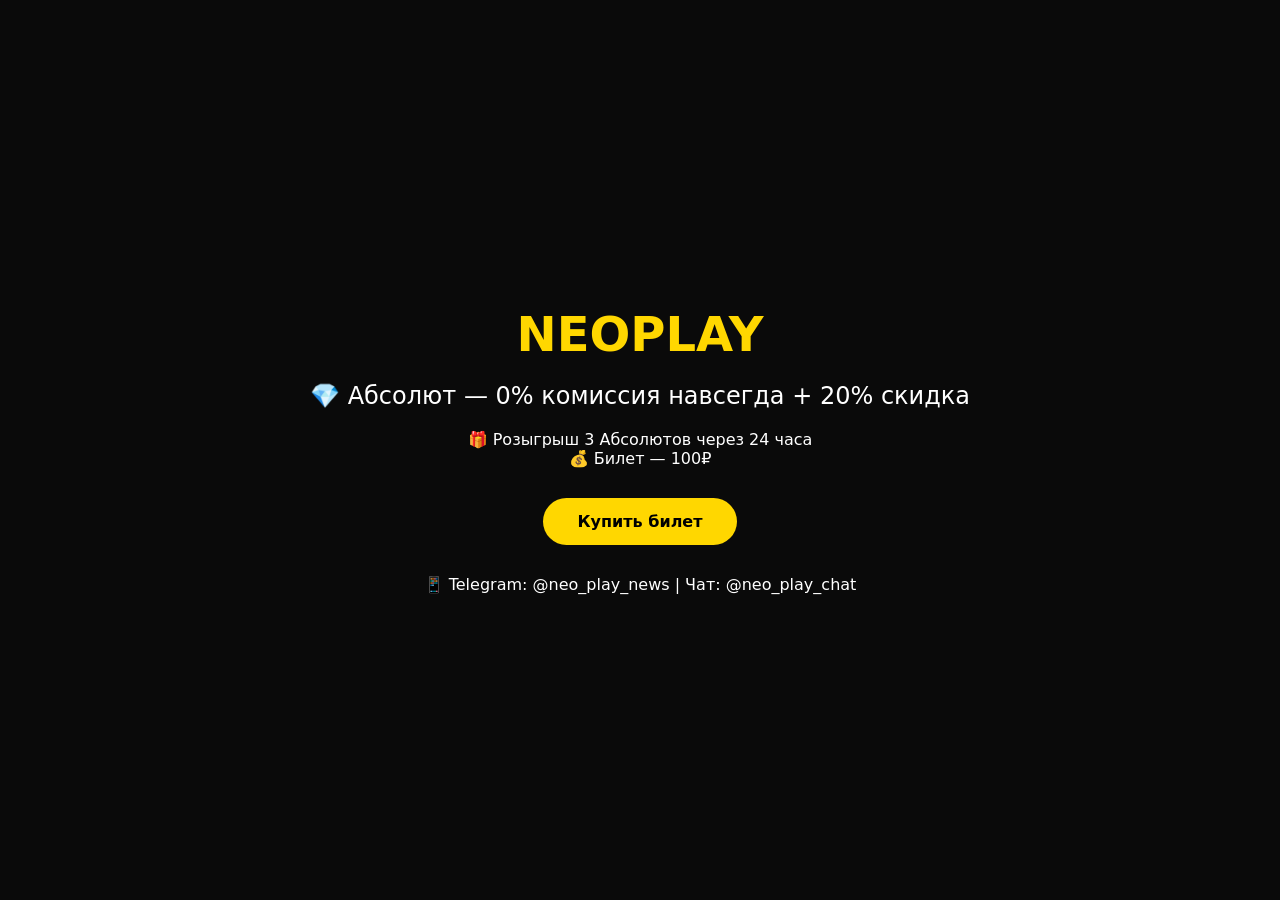
==== index.html @ 569b3a04 "index.html" ====
<!DOCTYPE html>
<html lang="ru">
<head>
    <meta charset="UTF-8">
    <meta name="viewport" content="width=device-width, initial-scale=1.0">
    <title>NeoPlay — 0% комиссии навсегда</title>
    <style>
        * { margin: 0; padding: 0; box-sizing: border-box; }
        body {
            background: #0a0a0a;
            font-family: 'Segoe UI', system-ui, sans-serif;
            color: white;
            display: flex;
            justify-content: center;
            align-items: center;
            min-height: 100vh;
            text-align: center;
        }
        .container {
            max-width: 800px;
            padding: 40px;
        }
        h1 { color: #ffd700; font-size: 48px; margin-bottom: 20px; }
        .gold { color: #ffd700; }
        .btn {
            display: inline-block;
            background: #ffd700;
            color: black;
            padding: 14px 35px;
            border-radius: 40px;
            text-decoration: none;
            font-weight: bold;
            margin-top: 30px;
        }
        .badge { margin: 20px 0; font-size: 24px; }
    </style>
</head>
<body>
    <div class="container">
        <h1>NEO<span class="gold">PLAY</span></h1>
        <p class="badge">💎 Абсолют — 0% комиссия навсегда + 20% скидка</p>
        <p>🎁 Розыгрыш 3 Абсолютов через 24 часа</p>
        <p>💰 Билет — 100₽</p>
        <a href="#" class="btn" id="btn">Купить билет</a>
        <p style="margin-top: 30px;">📱 Telegram: @neo_play_news | Чат: @neo_play_chat</p>
    </div>
    <script>
        document.getElementById('btn')?.addEventListener('click', (e) => {
            e.preventDefault();
            alert('Оплата через ЮMoney скоро. Напиши @neoplay_support для покупки билета.');
        });
    </script>
</body>
</html>
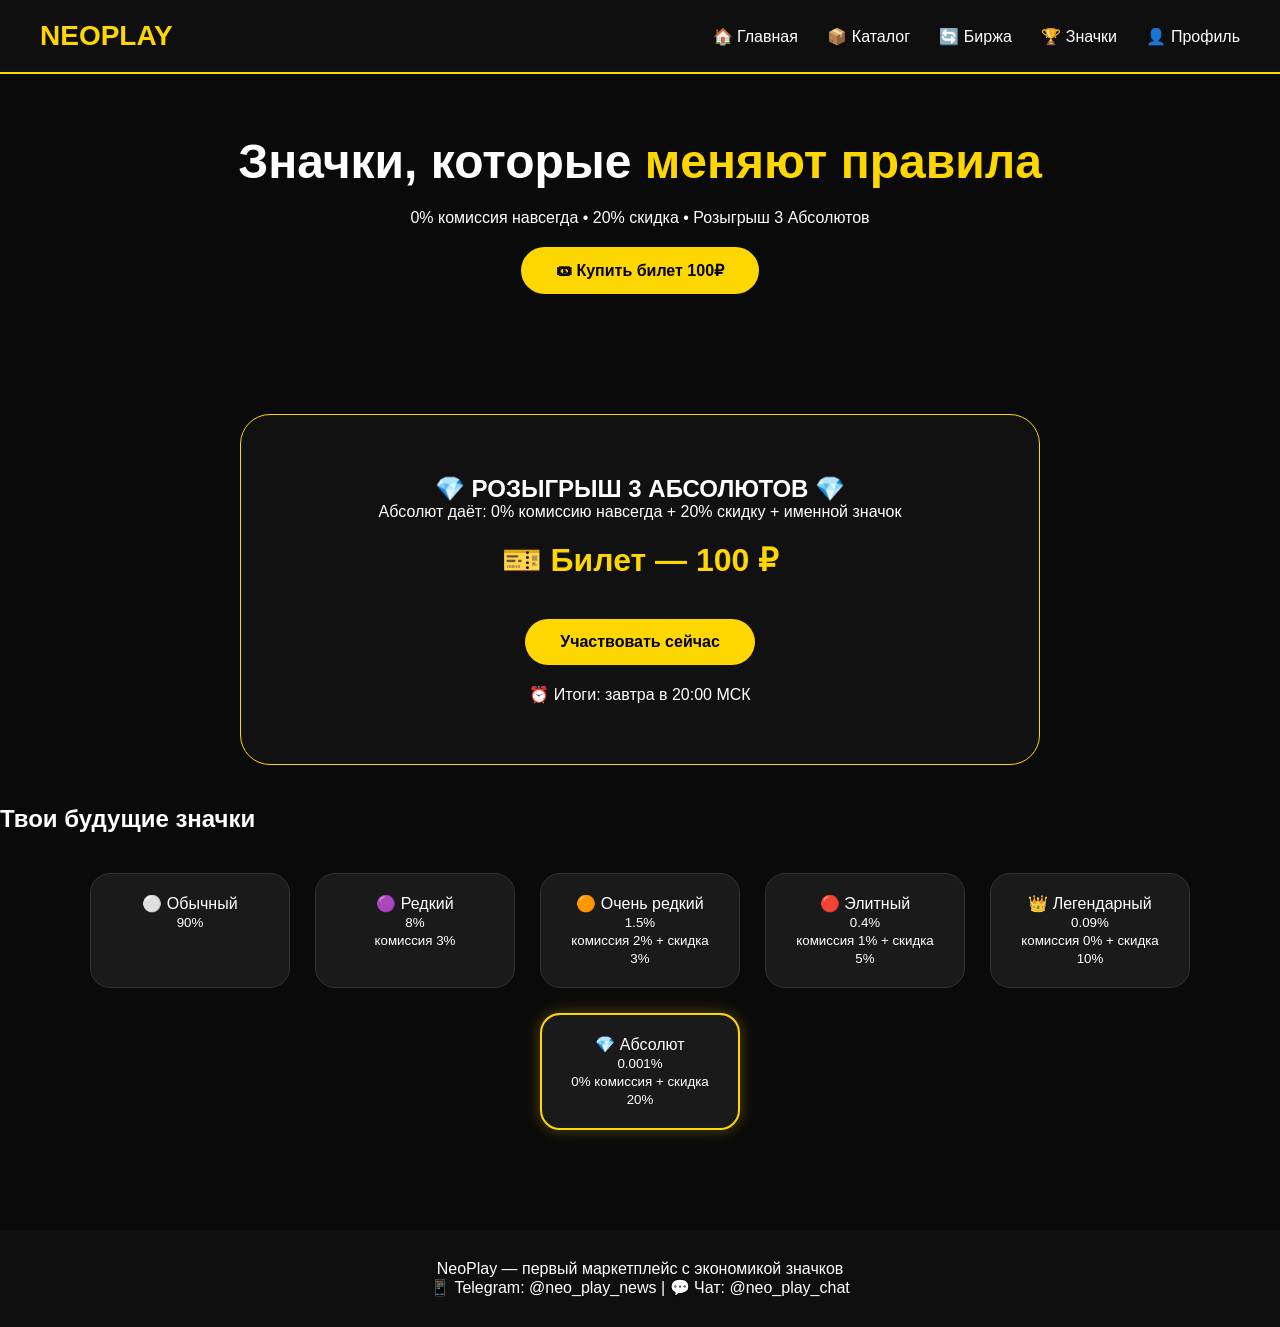
==== commit 4758a386: "Add files via upload" ====
--- a/index.html
+++ b/index.html
@@ -4,51 +4,53 @@
     <meta charset="UTF-8">
     <meta name="viewport" content="width=device-width, initial-scale=1.0">
     <title>NeoPlay — 0% комиссии навсегда</title>
-    <style>
-        * { margin: 0; padding: 0; box-sizing: border-box; }
-        body {
-            background: #0a0a0a;
-            font-family: 'Segoe UI', system-ui, sans-serif;
-            color: white;
-            display: flex;
-            justify-content: center;
-            align-items: center;
-            min-height: 100vh;
-            text-align: center;
-        }
-        .container {
-            max-width: 800px;
-            padding: 40px;
-        }
-        h1 { color: #ffd700; font-size: 48px; margin-bottom: 20px; }
-        .gold { color: #ffd700; }
-        .btn {
-            display: inline-block;
-            background: #ffd700;
-            color: black;
-            padding: 14px 35px;
-            border-radius: 40px;
-            text-decoration: none;
-            font-weight: bold;
-            margin-top: 30px;
-        }
-        .badge { margin: 20px 0; font-size: 24px; }
-    </style>
+    <link rel="stylesheet" href="style.css">
 </head>
 <body>
-    <div class="container">
-        <h1>NEO<span class="gold">PLAY</span></h1>
-        <p class="badge">💎 Абсолют — 0% комиссия навсегда + 20% скидка</p>
-        <p>🎁 Розыгрыш 3 Абсолютов через 24 часа</p>
-        <p>💰 Билет — 100₽</p>
-        <a href="#" class="btn" id="btn">Купить билет</a>
-        <p style="margin-top: 30px;">📱 Telegram: @neo_play_news | Чат: @neo_play_chat</p>
-    </div>
-    <script>
-        document.getElementById('btn')?.addEventListener('click', (e) => {
-            e.preventDefault();
-            alert('Оплата через ЮMoney скоро. Напиши @neoplay_support для покупки билета.');
-        });
-    </script>
+    <header>
+        <div class="logo">NEO<span class="gold">PLAY</span></div>
+        <nav>
+            <a href="index.html">🏠 Главная</a>
+            <a href="catalog.html">📦 Каталог</a>
+            <a href="exchange.html">🔄 Биржа</a>
+            <a href="badges.html">🏆 Значки</a>
+            <a href="profile.html">👤 Профиль</a>
+        </nav>
+    </header>
+
+    <main>
+        <section class="hero">
+            <h1>Значки, которые <span class="gold">меняют правила</span></h1>
+            <p>0% комиссия навсегда • 20% скидка • Розыгрыш 3 Абсолютов</p>
+            <a href="#" class="btn" id="buyTicketBtn">🎟 Купить билет 100₽</a>
+        </section>
+
+        <section class="giveaway">
+            <h2>💎 РОЗЫГРЫШ 3 АБСОЛЮТОВ 💎</h2>
+            <p>Абсолют даёт: 0% комиссию навсегда + 20% скидку + именной значок</p>
+            <div class="price">🎫 Билет — 100 ₽</div>
+            <a href="#" class="btn" id="giveawayBtn">Участвовать сейчас</a>
+            <p class="timer">⏰ Итоги: завтра в 20:00 МСК</p>
+        </section>
+
+        <section class="badges">
+            <h2>Твои будущие значки</h2>
+            <div class="badges-grid">
+                <div class="badge">⚪ Обычный<br><small>90%</small></div>
+                <div class="badge">🟣 Редкий<br><small>8%<br>комиссия 3%</small></div>
+                <div class="badge">🟠 Очень редкий<br><small>1.5%<br>комиссия 2% + скидка 3%</small></div>
+                <div class="badge">🔴 Элитный<br><small>0.4%<br>комиссия 1% + скидка 5%</small></div>
+                <div class="badge">👑 Легендарный<br><small>0.09%<br>комиссия 0% + скидка 10%</small></div>
+                <div class="badge absolute">💎 Абсолют<br><small>0.001%<br>0% комиссия + скидка 20%</small></div>
+            </div>
+        </section>
+    </main>
+
+    <footer>
+        <p>NeoPlay — первый маркетплейс с экономикой значков</p>
+        <p>📱 Telegram: @neo_play_news | 💬 Чат: @neo_play_chat</p>
+    </footer>
+
+    <script src="script.js"></script>
 </body>
-</html>
+</html>
--- a/style.css
+++ b/style.css
@@ -0,0 +1,162 @@
+* {
+    margin: 0;
+    padding: 0;
+    box-sizing: border-box;
+}
+
+body {
+    background: #0a0a0a;
+    font-family: 'Segoe UI', Tahoma, Geneva, Verdana, sans-serif;
+    color: white;
+}
+
+header {
+    background: #0f0f0f;
+    padding: 20px 40px;
+    display: flex;
+    justify-content: space-between;
+    align-items: center;
+    border-bottom: 2px solid #ffd700;
+    flex-wrap: wrap;
+}
+
+.logo {
+    font-size: 28px;
+    font-weight: bold;
+    color: #ffd700;
+}
+
+.gold {
+    color: #ffd700;
+}
+
+nav a {
+    color: white;
+    text-decoration: none;
+    margin-left: 25px;
+    transition: color 0.3s;
+}
+
+nav a:hover {
+    color: #ffd700;
+}
+
+.hero, .giveaway {
+    text-align: center;
+    padding: 60px 20px;
+}
+
+.hero h1 {
+    font-size: 48px;
+    margin-bottom: 20px;
+}
+
+.btn {
+    background: #ffd700;
+    color: black;
+    padding: 14px 35px;
+    border-radius: 40px;
+    text-decoration: none;
+    font-weight: bold;
+    display: inline-block;
+    margin: 20px 0;
+    border: none;
+    cursor: pointer;
+    font-size: 16px;
+}
+
+.btn-small {
+    background: #ffd700;
+    color: black;
+    padding: 8px 20px;
+    border-radius: 30px;
+    font-weight: bold;
+    border: none;
+    cursor: pointer;
+    margin-top: 10px;
+}
+
+.giveaway {
+    background: #111;
+    max-width: 800px;
+    margin: 40px auto;
+    border-radius: 30px;
+    border: 1px solid #ffd700;
+}
+
+.price {
+    font-size: 32px;
+    margin: 20px 0;
+    font-weight: bold;
+    color: #ffd700;
+}
+
+.badges-grid, .catalog-grid, .exchange-grid {
+    display: flex;
+    justify-content: center;
+    gap: 25px;
+    flex-wrap: wrap;
+    padding: 40px 20px;
+}
+
+.badge, .product, .exchange-item {
+    background: #1a1a1a;
+    padding: 20px;
+    border-radius: 20px;
+    text-align: center;
+    width: 200px;
+    border: 1px solid #333;
+}
+
+.absolute {
+    border: 2px solid #ffd700;
+    box-shadow: 0 0 15px rgba(255, 215, 0, 0.3);
+}
+
+.badge-icon {
+    font-size: 36px;
+    display: block;
+}
+
+.page-title {
+    text-align: center;
+    margin: 40px 0 20px;
+    font-size: 36px;
+}
+
+.info {
+    text-align: center;
+    color: #aaa;
+    margin-bottom: 20px;
+}
+
+.profile-card {
+    background: #1a1a1a;
+    max-width: 500px;
+    margin: 40px auto;
+    padding: 30px;
+    border-radius: 20px;
+    text-align: center;
+}
+
+.profile-card p {
+    margin: 15px 0;
+    font-size: 18px;
+}
+
+footer {
+    background: #0f0f0f;
+    text-align: center;
+    padding: 30px;
+    margin-top: 60px;
+}
+
+@media (max-width: 700px) {
+    header {
+        flex-direction: column;
+        gap: 15px;
+    }
+    nav a {
+        margin: 0 15px;
+    }
+}
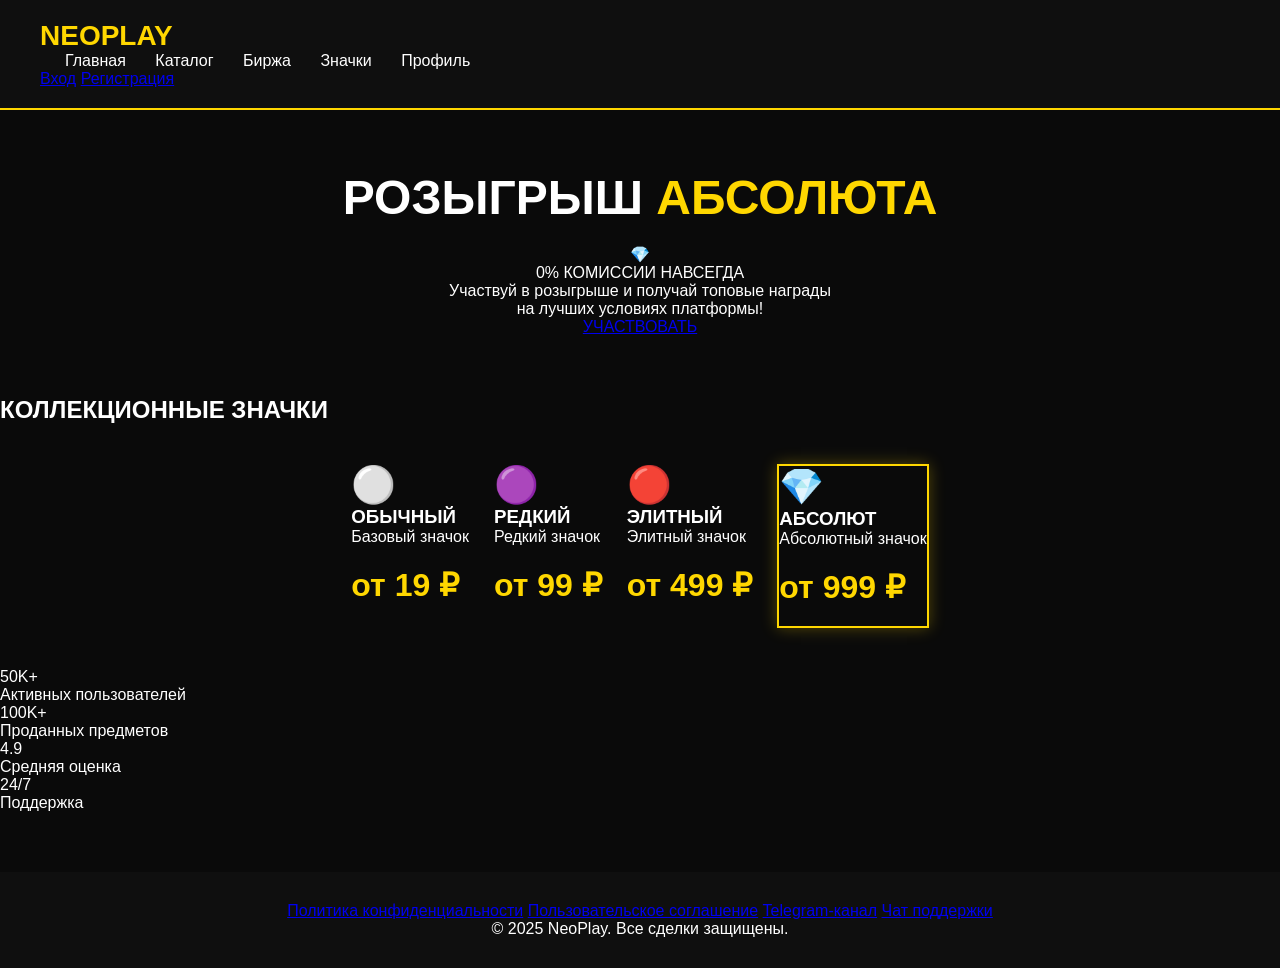
==== commit c1b2ea65: "index.html" ====
--- a/index.html
+++ b/index.html
@@ -3,54 +3,112 @@
 <head>
     <meta charset="UTF-8">
     <meta name="viewport" content="width=device-width, initial-scale=1.0">
-    <title>NeoPlay — 0% комиссии навсегда</title>
+    <title>NeoPlay — Game Marketplace</title>
+    <link href="https://fonts.googleapis.com/css2?family=Inter:opsz,wght@14..32,400;14..32,600;14..32,700&display=swap" rel="stylesheet">
     <link rel="stylesheet" href="style.css">
 </head>
 <body>
     <header>
-        <div class="logo">NEO<span class="gold">PLAY</span></div>
-        <nav>
-            <a href="index.html">🏠 Главная</a>
-            <a href="catalog.html">📦 Каталог</a>
-            <a href="exchange.html">🔄 Биржа</a>
-            <a href="badges.html">🏆 Значки</a>
-            <a href="profile.html">👤 Профиль</a>
-        </nav>
+        <div class="container">
+            <div class="logo">NEO<span class="play">PLAY</span></div>
+            <nav>
+                <a href="index.html">Главная</a>
+                <a href="catalog.html">Каталог</a>
+                <a href="exchange.html">Биржа</a>
+                <a href="badges.html">Значки</a>
+                <a href="profile.html">Профиль</a>
+            </nav>
+            <div class="auth-buttons">
+                <a href="login.html" class="btn-outline">Вход</a>
+                <a href="register.html" class="btn-primary">Регистрация</a>
+            </div>
+        </div>
     </header>
 
     <main>
+        <!-- Hero секция – розыгрыш -->
         <section class="hero">
-            <h1>Значки, которые <span class="gold">меняют правила</span></h1>
-            <p>0% комиссия навсегда • 20% скидка • Розыгрыш 3 Абсолютов</p>
-            <a href="#" class="btn" id="buyTicketBtn">🎟 Купить билет 100₽</a>
+            <div class="container">
+                <div class="hero-content">
+                    <h1>РОЗЫГРЫШ <span class="gold">АБСОЛЮТА</span></h1>
+                    <div class="badge-big">💎</div>
+                    <p class="hero-sub">0% КОМИССИИ НАВСЕГДА</p>
+                    <p class="hero-text">Участвуй в розыгрыше и получай топовые награды<br>на лучших условиях платформы!</p>
+                    <a href="#" class="btn-large" id="giveawayBtn">УЧАСТВОВАТЬ</a>
+                </div>
+            </div>
         </section>
 
-        <section class="giveaway">
-            <h2>💎 РОЗЫГРЫШ 3 АБСОЛЮТОВ 💎</h2>
-            <p>Абсолют даёт: 0% комиссию навсегда + 20% скидку + именной значок</p>
-            <div class="price">🎫 Билет — 100 ₽</div>
-            <a href="#" class="btn" id="giveawayBtn">Участвовать сейчас</a>
-            <p class="timer">⏰ Итоги: завтра в 20:00 МСК</p>
+        <!-- Коллекционные значки -->
+        <section class="badges-section">
+            <div class="container">
+                <h2 class="section-title">КОЛЛЕКЦИОННЫЕ ЗНАЧКИ</h2>
+                <div class="badges-grid">
+                    <div class="badge-card">
+                        <div class="badge-icon">⚪</div>
+                        <h3>ОБЫЧНЫЙ</h3>
+                        <p>Базовый значок</p>
+                        <div class="price">от 19 ₽</div>
+                    </div>
+                    <div class="badge-card">
+                        <div class="badge-icon">🟣</div>
+                        <h3>РЕДКИЙ</h3>
+                        <p>Редкий значок</p>
+                        <div class="price">от 99 ₽</div>
+                    </div>
+                    <div class="badge-card">
+                        <div class="badge-icon">🔴</div>
+                        <h3>ЭЛИТНЫЙ</h3>
+                        <p>Элитный значок</p>
+                        <div class="price">от 499 ₽</div>
+                    </div>
+                    <div class="badge-card absolute">
+                        <div class="badge-icon">💎</div>
+                        <h3>АБСОЛЮТ</h3>
+                        <p>Абсолютный значок</p>
+                        <div class="price">от 999 ₽</div>
+                    </div>
+                </div>
+            </div>
         </section>
 
-        <section class="badges">
-            <h2>Твои будущие значки</h2>
-            <div class="badges-grid">
-                <div class="badge">⚪ Обычный<br><small>90%</small></div>
-                <div class="badge">🟣 Редкий<br><small>8%<br>комиссия 3%</small></div>
-                <div class="badge">🟠 Очень редкий<br><small>1.5%<br>комиссия 2% + скидка 3%</small></div>
-                <div class="badge">🔴 Элитный<br><small>0.4%<br>комиссия 1% + скидка 5%</small></div>
-                <div class="badge">👑 Легендарный<br><small>0.09%<br>комиссия 0% + скидка 10%</small></div>
-                <div class="badge absolute">💎 Абсолют<br><small>0.001%<br>0% комиссия + скидка 20%</small></div>
+        <!-- Статистика -->
+        <section class="stats">
+            <div class="container">
+                <div class="stats-grid">
+                    <div class="stat-item">
+                        <div class="stat-number">50K+</div>
+                        <div class="stat-label">Активных пользователей</div>
+                    </div>
+                    <div class="stat-item">
+                        <div class="stat-number">100K+</div>
+                        <div class="stat-label">Проданных предметов</div>
+                    </div>
+                    <div class="stat-item">
+                        <div class="stat-number">4.9</div>
+                        <div class="stat-label">Средняя оценка</div>
+                    </div>
+                    <div class="stat-item">
+                        <div class="stat-number">24/7</div>
+                        <div class="stat-label">Поддержка</div>
+                    </div>
+                </div>
             </div>
         </section>
     </main>
 
     <footer>
-        <p>NeoPlay — первый маркетплейс с экономикой значков</p>
-        <p>📱 Telegram: @neo_play_news | 💬 Чат: @neo_play_chat</p>
+        <div class="container">
+            <div class="footer-links">
+                <a href="policy.html">Политика конфиденциальности</a>
+                <a href="offer.html">Пользовательское соглашение</a>
+                <a href="https://t.me/neo_play_news" target="_blank">Telegram-канал</a>
+                <a href="https://t.me/neo_play_chat" target="_blank">Чат поддержки</a>
+            </div>
+            <div class="footer-copy">© 2025 NeoPlay. Все сделки защищены.</div>
+        </div>
     </footer>
 
     <script src="script.js"></script>
 </body>
-</html>+</html>
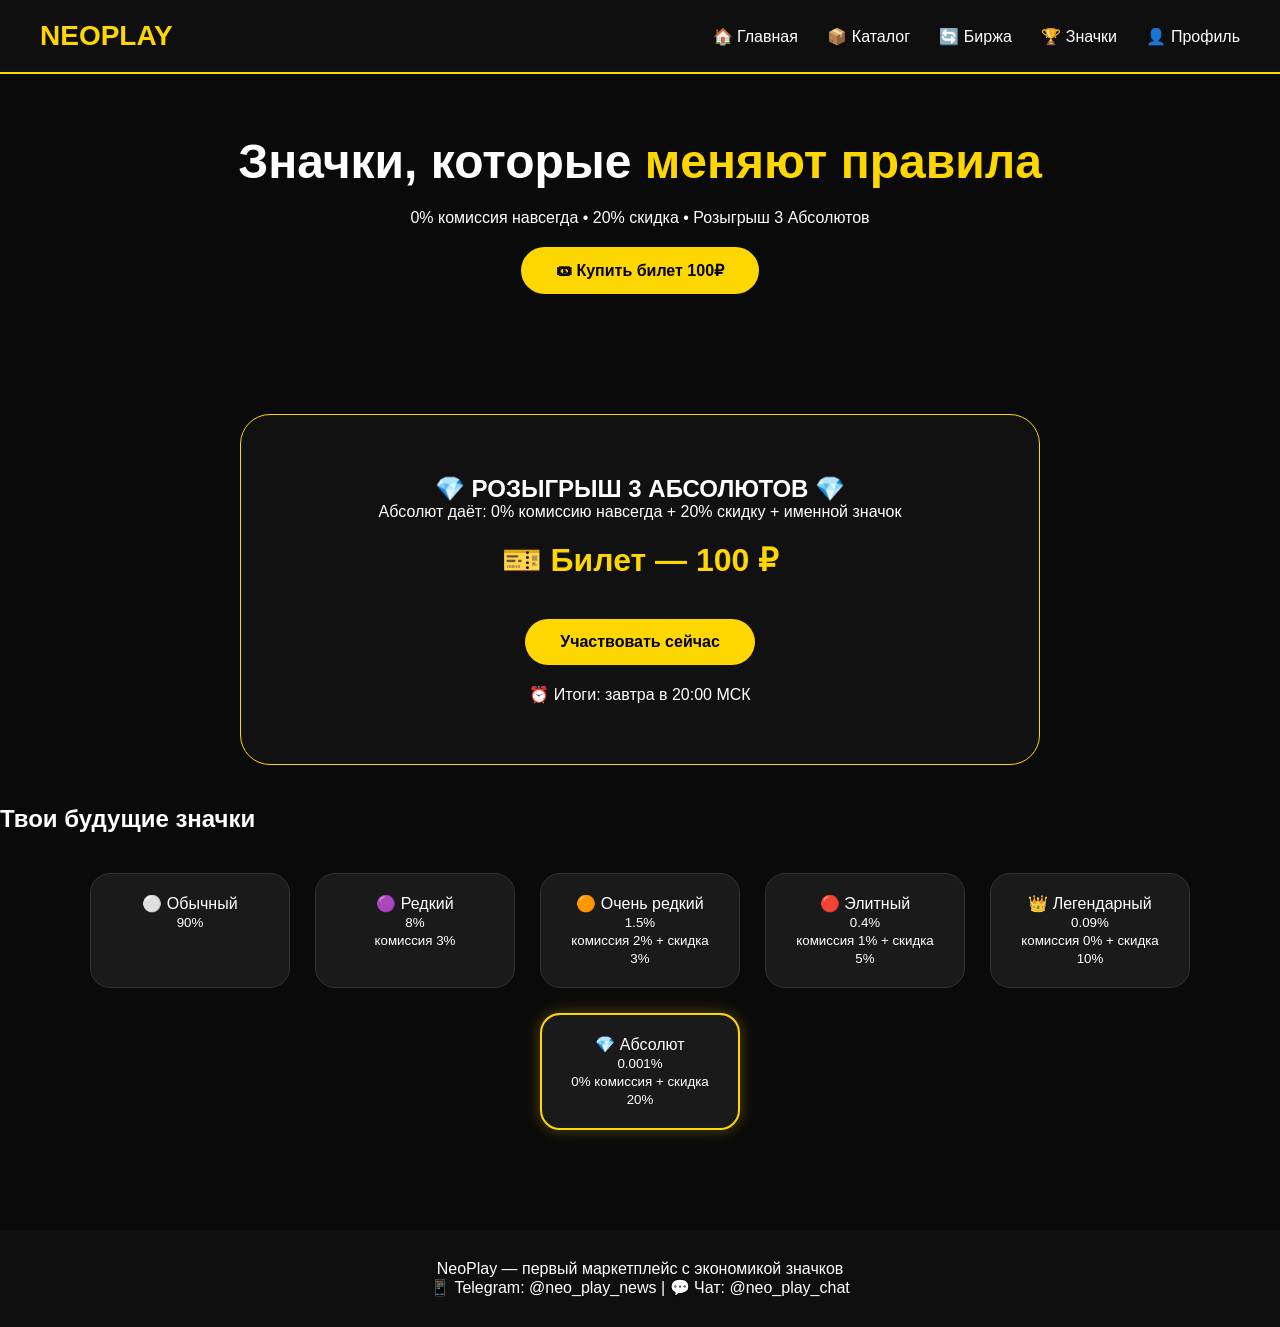
==== commit d9f23ba6: "Add files via upload" ====
--- a/index.html
+++ b/index.html
@@ -3,112 +3,54 @@
 <head>
     <meta charset="UTF-8">
     <meta name="viewport" content="width=device-width, initial-scale=1.0">
-    <title>NeoPlay — Game Marketplace</title>
-    <link href="https://fonts.googleapis.com/css2?family=Inter:opsz,wght@14..32,400;14..32,600;14..32,700&display=swap" rel="stylesheet">
+    <title>NeoPlay — 0% комиссии навсегда</title>
     <link rel="stylesheet" href="style.css">
 </head>
 <body>
     <header>
-        <div class="container">
-            <div class="logo">NEO<span class="play">PLAY</span></div>
-            <nav>
-                <a href="index.html">Главная</a>
-                <a href="catalog.html">Каталог</a>
-                <a href="exchange.html">Биржа</a>
-                <a href="badges.html">Значки</a>
-                <a href="profile.html">Профиль</a>
-            </nav>
-            <div class="auth-buttons">
-                <a href="login.html" class="btn-outline">Вход</a>
-                <a href="register.html" class="btn-primary">Регистрация</a>
-            </div>
-        </div>
+        <div class="logo">NEO<span class="gold">PLAY</span></div>
+        <nav>
+            <a href="index.html">🏠 Главная</a>
+            <a href="catalog.html">📦 Каталог</a>
+            <a href="exchange.html">🔄 Биржа</a>
+            <a href="badges.html">🏆 Значки</a>
+            <a href="profile.html">👤 Профиль</a>
+        </nav>
     </header>
 
     <main>
-        <!-- Hero секция – розыгрыш -->
         <section class="hero">
-            <div class="container">
-                <div class="hero-content">
-                    <h1>РОЗЫГРЫШ <span class="gold">АБСОЛЮТА</span></h1>
-                    <div class="badge-big">💎</div>
-                    <p class="hero-sub">0% КОМИССИИ НАВСЕГДА</p>
-                    <p class="hero-text">Участвуй в розыгрыше и получай топовые награды<br>на лучших условиях платформы!</p>
-                    <a href="#" class="btn-large" id="giveawayBtn">УЧАСТВОВАТЬ</a>
-                </div>
-            </div>
+            <h1>Значки, которые <span class="gold">меняют правила</span></h1>
+            <p>0% комиссия навсегда • 20% скидка • Розыгрыш 3 Абсолютов</p>
+            <a href="#" class="btn" id="buyTicketBtn">🎟 Купить билет 100₽</a>
         </section>
 
-        <!-- Коллекционные значки -->
-        <section class="badges-section">
-            <div class="container">
-                <h2 class="section-title">КОЛЛЕКЦИОННЫЕ ЗНАЧКИ</h2>
-                <div class="badges-grid">
-                    <div class="badge-card">
-                        <div class="badge-icon">⚪</div>
-                        <h3>ОБЫЧНЫЙ</h3>
-                        <p>Базовый значок</p>
-                        <div class="price">от 19 ₽</div>
-                    </div>
-                    <div class="badge-card">
-                        <div class="badge-icon">🟣</div>
-                        <h3>РЕДКИЙ</h3>
-                        <p>Редкий значок</p>
-                        <div class="price">от 99 ₽</div>
-                    </div>
-                    <div class="badge-card">
-                        <div class="badge-icon">🔴</div>
-                        <h3>ЭЛИТНЫЙ</h3>
-                        <p>Элитный значок</p>
-                        <div class="price">от 499 ₽</div>
-                    </div>
-                    <div class="badge-card absolute">
-                        <div class="badge-icon">💎</div>
-                        <h3>АБСОЛЮТ</h3>
-                        <p>Абсолютный значок</p>
-                        <div class="price">от 999 ₽</div>
-                    </div>
-                </div>
-            </div>
+        <section class="giveaway">
+            <h2>💎 РОЗЫГРЫШ 3 АБСОЛЮТОВ 💎</h2>
+            <p>Абсолют даёт: 0% комиссию навсегда + 20% скидку + именной значок</p>
+            <div class="price">🎫 Билет — 100 ₽</div>
+            <a href="#" class="btn" id="giveawayBtn">Участвовать сейчас</a>
+            <p class="timer">⏰ Итоги: завтра в 20:00 МСК</p>
         </section>
 
-        <!-- Статистика -->
-        <section class="stats">
-            <div class="container">
-                <div class="stats-grid">
-                    <div class="stat-item">
-                        <div class="stat-number">50K+</div>
-                        <div class="stat-label">Активных пользователей</div>
-                    </div>
-                    <div class="stat-item">
-                        <div class="stat-number">100K+</div>
-                        <div class="stat-label">Проданных предметов</div>
-                    </div>
-                    <div class="stat-item">
-                        <div class="stat-number">4.9</div>
-                        <div class="stat-label">Средняя оценка</div>
-                    </div>
-                    <div class="stat-item">
-                        <div class="stat-number">24/7</div>
-                        <div class="stat-label">Поддержка</div>
-                    </div>
-                </div>
+        <section class="badges">
+            <h2>Твои будущие значки</h2>
+            <div class="badges-grid">
+                <div class="badge">⚪ Обычный<br><small>90%</small></div>
+                <div class="badge">🟣 Редкий<br><small>8%<br>комиссия 3%</small></div>
+                <div class="badge">🟠 Очень редкий<br><small>1.5%<br>комиссия 2% + скидка 3%</small></div>
+                <div class="badge">🔴 Элитный<br><small>0.4%<br>комиссия 1% + скидка 5%</small></div>
+                <div class="badge">👑 Легендарный<br><small>0.09%<br>комиссия 0% + скидка 10%</small></div>
+                <div class="badge absolute">💎 Абсолют<br><small>0.001%<br>0% комиссия + скидка 20%</small></div>
             </div>
         </section>
     </main>
 
     <footer>
-        <div class="container">
-            <div class="footer-links">
-                <a href="policy.html">Политика конфиденциальности</a>
-                <a href="offer.html">Пользовательское соглашение</a>
-                <a href="https://t.me/neo_play_news" target="_blank">Telegram-канал</a>
-                <a href="https://t.me/neo_play_chat" target="_blank">Чат поддержки</a>
-            </div>
-            <div class="footer-copy">© 2025 NeoPlay. Все сделки защищены.</div>
-        </div>
+        <p>NeoPlay — первый маркетплейс с экономикой значков</p>
+        <p>📱 Telegram: @neo_play_news | 💬 Чат: @neo_play_chat</p>
     </footer>
 
     <script src="script.js"></script>
 </body>
-</html>
+</html>
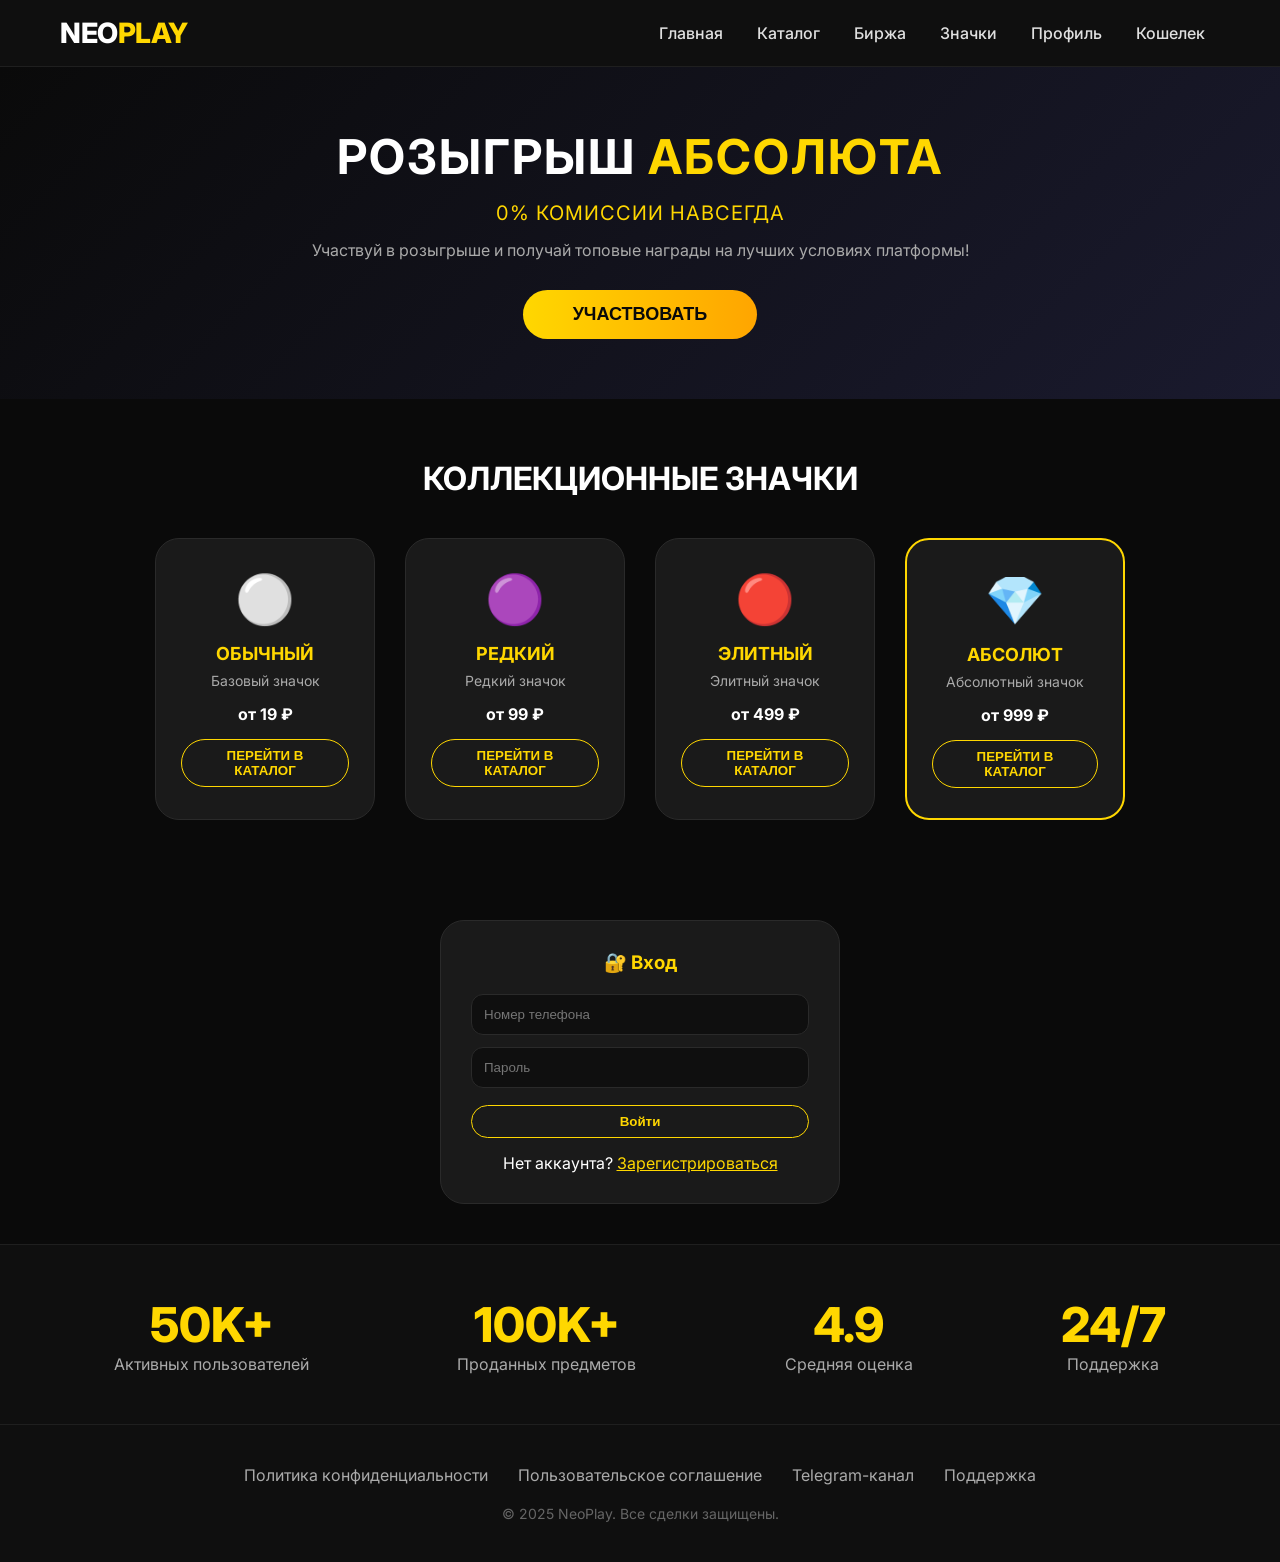
==== commit 2bb80756: "Update index.html" ====
--- a/index.html
+++ b/index.html
@@ -3,54 +3,468 @@
 <head>
     <meta charset="UTF-8">
     <meta name="viewport" content="width=device-width, initial-scale=1.0">
-    <title>NeoPlay — 0% комиссии навсегда</title>
-    <link rel="stylesheet" href="style.css">
+    <title>NeoPlay — Game Marketplace</title>
+    <link href="https://fonts.googleapis.com/css2?family=Inter:opsz,wght@14..32,400;14..32,500;14..32,600;14..32,700;14..32,800&display=swap" rel="stylesheet">
+    <style>
+        * {
+            margin: 0;
+            padding: 0;
+            box-sizing: border-box;
+        }
+
+        body {
+            background: #0A0A0A;
+            font-family: 'Inter', sans-serif;
+            color: #FFFFFF;
+        }
+
+        .container {
+            max-width: 1200px;
+            margin: 0 auto;
+            padding: 0 20px;
+        }
+
+        /* Header */
+        header {
+            background: #0F0F0F;
+            border-bottom: 1px solid #1F1F1F;
+            padding: 16px 0;
+            position: sticky;
+            top: 0;
+            z-index: 100;
+        }
+
+        header .container {
+            display: flex;
+            justify-content: space-between;
+            align-items: center;
+            flex-wrap: wrap;
+            gap: 20px;
+        }
+
+        .logo {
+            font-size: 28px;
+            font-weight: 800;
+            letter-spacing: -0.5px;
+            color: #FFFFFF;
+        }
+
+        .logo .play {
+            color: #FFD700;
+        }
+
+        nav a {
+            color: #E0E0E0;
+            text-decoration: none;
+            margin: 0 15px;
+            transition: color 0.3s;
+            font-weight: 500;
+        }
+
+        nav a:hover {
+            color: #FFD700;
+        }
+
+        /* Hero */
+        .hero {
+            text-align: center;
+            padding: 60px 20px;
+            background: linear-gradient(135deg, #0A0A0A 0%, #1A1A2E 100%);
+        }
+
+        .hero h1 {
+            font-size: 48px;
+            letter-spacing: 2px;
+            margin-bottom: 15px;
+        }
+
+        .gold {
+            color: #FFD700;
+        }
+
+        .hero-sub {
+            font-size: 20px;
+            color: #FFD700;
+            letter-spacing: 1px;
+            margin-bottom: 15px;
+        }
+
+        .hero-text {
+            color: #AAAAAA;
+            margin-bottom: 30px;
+        }
+
+        .btn-large {
+            display: inline-block;
+            background: linear-gradient(90deg, #FFD700, #FFA500);
+            padding: 14px 50px;
+            border-radius: 40px;
+            color: #0A0A0A;
+            font-weight: 700;
+            text-decoration: none;
+            font-size: 18px;
+            transition: transform 0.3s;
+            border: none;
+            cursor: pointer;
+        }
+
+        .btn-large:hover {
+            transform: translateY(-2px);
+            box-shadow: 0 10px 25px rgba(255, 215, 0, 0.3);
+        }
+
+        /* Badges section */
+        .badges-section {
+            padding: 60px 0;
+        }
+
+        .section-title {
+            text-align: center;
+            font-size: 32px;
+            margin-bottom: 40px;
+        }
+
+        .badges-grid {
+            display: flex;
+            justify-content: center;
+            gap: 30px;
+            flex-wrap: wrap;
+        }
+
+        .badge-card {
+            background: #1A1A1A;
+            border-radius: 24px;
+            padding: 30px 25px;
+            text-align: center;
+            width: 220px;
+            border: 1px solid #2A2A2A;
+            transition: transform 0.3s;
+        }
+
+        .badge-card:hover {
+            transform: translateY(-5px);
+            border-color: #FFD700;
+        }
+
+        .badge-card.absolute {
+            border: 2px solid #FFD700;
+        }
+
+        .badge-icon {
+            font-size: 48px;
+            margin-bottom: 15px;
+        }
+
+        .badge-card h3 {
+            font-size: 18px;
+            margin-bottom: 8px;
+            color: #FFD700;
+        }
+
+        .badge-card p {
+            color: #AAAAAA;
+            font-size: 14px;
+            margin-bottom: 15px;
+        }
+
+        .badge-price {
+            color: #FFFFFF;
+            font-weight: 700;
+            margin-bottom: 15px;
+        }
+
+        .btn-small {
+            background: transparent;
+            border: 1px solid #FFD700;
+            color: #FFD700;
+            padding: 8px 20px;
+            border-radius: 30px;
+            cursor: pointer;
+            font-weight: 600;
+            transition: all 0.3s;
+        }
+
+        .btn-small:hover {
+            background: #FFD700;
+            color: #0A0A0A;
+        }
+
+        /* Auth card (вход/регистрация) */
+        .auth-card {
+            background: #1A1A1A;
+            border-radius: 24px;
+            padding: 30px;
+            max-width: 400px;
+            margin: 40px auto;
+            border: 1px solid #2A2A2A;
+            text-align: center;
+        }
+
+        .auth-card h3 {
+            color: #FFD700;
+            margin-bottom: 20px;
+        }
+
+        .auth-card input {
+            width: 100%;
+            padding: 12px;
+            margin-bottom: 12px;
+            background: #0F0F0F;
+            border: 1px solid #2A2A2A;
+            border-radius: 12px;
+            color: white;
+        }
+
+        .auth-card button {
+            width: 100%;
+            margin-top: 5px;
+        }
+
+        .profile-info {
+            background: #1A1A1A;
+            border-radius: 24px;
+            padding: 20px;
+            margin: 40px auto;
+            max-width: 400px;
+            text-align: center;
+            border: 1px solid #2A2A2A;
+        }
+
+        .profile-info .owner {
+            color: #FFD700;
+            font-weight: bold;
+        }
+
+        .logout-btn {
+            background: #FF4444;
+            border: none;
+            margin-top: 15px;
+        }
+
+        /* Stats */
+        .stats {
+            background: #0F0F0F;
+            padding: 50px 0;
+            border-top: 1px solid #1F1F1F;
+            border-bottom: 1px solid #1F1F1F;
+        }
+
+        .stats-grid {
+            display: flex;
+            justify-content: space-around;
+            flex-wrap: wrap;
+            gap: 40px;
+            text-align: center;
+        }
+
+        .stat-number {
+            font-size: 48px;
+            font-weight: 800;
+            color: #FFD700;
+        }
+
+        .stat-label {
+            color: #AAAAAA;
+        }
+
+        /* Footer */
+        footer {
+            background: #0F0F0F;
+            padding: 40px 0;
+            text-align: center;
+        }
+
+        .footer-links {
+            display: flex;
+            justify-content: center;
+            gap: 30px;
+            flex-wrap: wrap;
+            margin-bottom: 20px;
+        }
+
+        .footer-links a {
+            color: #AAAAAA;
+            text-decoration: none;
+        }
+
+        .footer-links a:hover {
+            color: #FFD700;
+        }
+
+        .footer-copy {
+            color: #666666;
+            font-size: 14px;
+        }
+
+        @media (max-width: 768px) {
+            .hero h1 { font-size: 32px; }
+            .badge-card { width: 180px; }
+        }
+    </style>
 </head>
 <body>
     <header>
-        <div class="logo">NEO<span class="gold">PLAY</span></div>
-        <nav>
-            <a href="index.html">🏠 Главная</a>
-            <a href="catalog.html">📦 Каталог</a>
-            <a href="exchange.html">🔄 Биржа</a>
-            <a href="badges.html">🏆 Значки</a>
-            <a href="profile.html">👤 Профиль</a>
-        </nav>
+        <div class="container">
+            <div class="logo">NEO<span class="play">PLAY</span></div>
+            <nav>
+                <a href="#">Главная</a>
+                <a href="#">Каталог</a>
+                <a href="#">Биржа</a>
+                <a href="#">Значки</a>
+                <a href="#">Профиль</a>
+                <a href="#">Кошелек</a>
+            </nav>
+        </div>
     </header>
 
     <main>
+        <!-- Розыгрыш -->
         <section class="hero">
-            <h1>Значки, которые <span class="gold">меняют правила</span></h1>
-            <p>0% комиссия навсегда • 20% скидка • Розыгрыш 3 Абсолютов</p>
-            <a href="#" class="btn" id="buyTicketBtn">🎟 Купить билет 100₽</a>
+            <h1>РОЗЫГРЫШ <span class="gold">АБСОЛЮТА</span></h1>
+            <div class="hero-sub">0% КОМИССИИ НАВСЕГДА</div>
+            <p class="hero-text">Участвуй в розыгрыше и получай топовые награды на лучших условиях платформы!</p>
+            <button class="btn-large" id="giveawayBtn">УЧАСТВОВАТЬ</button>
         </section>
 
-        <section class="giveaway">
-            <h2>💎 РОЗЫГРЫШ 3 АБСОЛЮТОВ 💎</h2>
-            <p>Абсолют даёт: 0% комиссию навсегда + 20% скидку + именной значок</p>
-            <div class="price">🎫 Билет — 100 ₽</div>
-            <a href="#" class="btn" id="giveawayBtn">Участвовать сейчас</a>
-            <p class="timer">⏰ Итоги: завтра в 20:00 МСК</p>
+        <!-- Значки -->
+        <section class="badges-section">
+            <div class="container">
+                <h2 class="section-title">КОЛЛЕКЦИОННЫЕ ЗНАЧКИ</h2>
+                <div class="badges-grid">
+                    <div class="badge-card">
+                        <div class="badge-icon">⚪</div>
+                        <h3>ОБЫЧНЫЙ</h3>
+                        <p>Базовый значок</p>
+                        <div class="badge-price">от 19 ₽</div>
+                        <button class="btn-small">ПЕРЕЙТИ В КАТАЛОГ</button>
+                    </div>
+                    <div class="badge-card">
+                        <div class="badge-icon">🟣</div>
+                        <h3>РЕДКИЙ</h3>
+                        <p>Редкий значок</p>
+                        <div class="badge-price">от 99 ₽</div>
+                        <button class="btn-small">ПЕРЕЙТИ В КАТАЛОГ</button>
+                    </div>
+                    <div class="badge-card">
+                        <div class="badge-icon">🔴</div>
+                        <h3>ЭЛИТНЫЙ</h3>
+                        <p>Элитный значок</p>
+                        <div class="badge-price">от 499 ₽</div>
+                        <button class="btn-small">ПЕРЕЙТИ В КАТАЛОГ</button>
+                    </div>
+                    <div class="badge-card absolute">
+                        <div class="badge-icon">💎</div>
+                        <h3>АБСОЛЮТ</h3>
+                        <p>Абсолютный значок</p>
+                        <div class="badge-price">от 999 ₽</div>
+                        <button class="btn-small">ПЕРЕЙТИ В КАТАЛОГ</button>
+                    </div>
+                </div>
+            </div>
         </section>
 
-        <section class="badges">
-            <h2>Твои будущие значки</h2>
-            <div class="badges-grid">
-                <div class="badge">⚪ Обычный<br><small>90%</small></div>
-                <div class="badge">🟣 Редкий<br><small>8%<br>комиссия 3%</small></div>
-                <div class="badge">🟠 Очень редкий<br><small>1.5%<br>комиссия 2% + скидка 3%</small></div>
-                <div class="badge">🔴 Элитный<br><small>0.4%<br>комиссия 1% + скидка 5%</small></div>
-                <div class="badge">👑 Легендарный<br><small>0.09%<br>комиссия 0% + скидка 10%</small></div>
-                <div class="badge absolute">💎 Абсолют<br><small>0.001%<br>0% комиссия + скидка 20%</small></div>
+        <!-- Блок входа / регистрации или профиль -->
+        <div class="container" id="authBlock"></div>
+
+        <!-- Статистика -->
+        <section class="stats">
+            <div class="container">
+                <div class="stats-grid">
+                    <div class="stat-item">
+                        <div class="stat-number">50K+</div>
+                        <div class="stat-label">Активных пользователей</div>
+                    </div>
+                    <div class="stat-item">
+                        <div class="stat-number">100K+</div>
+                        <div class="stat-label">Проданных предметов</div>
+                    </div>
+                    <div class="stat-item">
+                        <div class="stat-number">4.9</div>
+                        <div class="stat-label">Средняя оценка</div>
+                    </div>
+                    <div class="stat-item">
+                        <div class="stat-number">24/7</div>
+                        <div class="stat-label">Поддержка</div>
+                    </div>
+                </div>
             </div>
         </section>
     </main>
 
     <footer>
-        <p>NeoPlay — первый маркетплейс с экономикой значков</p>
-        <p>📱 Telegram: @neo_play_news | 💬 Чат: @neo_play_chat</p>
+        <div class="container">
+            <div class="footer-links">
+                <a href="#">Политика конфиденциальности</a>
+                <a href="#">Пользовательское соглашение</a>
+                <a href="#">Telegram-канал</a>
+                <a href="#">Поддержка</a>
+            </div>
+            <div class="footer-copy">© 2025 NeoPlay. Все сделки защищены.</div>
+        </div>
     </footer>
 
-    <script src="script.js"></script>
+    <script>
+        // Рендер блока входа/профиля
+        function renderAuthBlock() {
+            const container = document.getElementById('authBlock');
+            const currentUser = JSON.parse(localStorage.getItem('neoPlay_currentUser'));
+            
+            if (!currentUser) {
+                container.innerHTML = `
+                    <div class="auth-card">
+                        <h3>🔐 Вход</h3>
+                        <form id="loginForm">
+                            <input type="text" id="loginPhone" placeholder="Номер телефона" required>
+                            <input type="password" id="loginPassword" placeholder="Пароль" required>
+                            <button type="submit" class="btn-small" style="width:100%;">Войти</button>
+                        </form>
+                        <p style="margin-top:15px;">Нет аккаунта? <a href="register.html" style="color:#FFD700;">Зарегистрироваться</a></p>
+                    </div>
+                `;
+                
+                document.getElementById('loginForm')?.addEventListener('submit', (e) => {
+                    e.preventDefault();
+                    const phone = document.getElementById('loginPhone').value;
+                    const password = document.getElementById('loginPassword').value;
+                    const users = JSON.parse(localStorage.getItem('neoPlay_users')) || [];
+                    const user = users.find(u => u.phone === phone && u.password === password);
+                    if (!user) {
+                        alert('Неверный номер или пароль');
+                        return;
+                    }
+                    localStorage.setItem('neoPlay_currentUser', JSON.stringify(user));
+                    renderAuthBlock();
+                });
+            } else {
+                container.innerHTML = `
+                    <div class="profile-info">
+                        <h3>👤 ${currentUser.username}</h3>
+                        ${currentUser.isOwner ? '<p class="owner">👑 Владелец</p>' : ''}
+                        <p>📞 ${currentUser.phone}</p>
+                        <p>💰 Баланс: ${currentUser.balance} ₽</p>
+                        <p>🏆 Сделок: ${currentUser.deals || 0}</p>
+                        <button id="logoutBtn" class="btn-small logout-btn" style="background:#FF4444; color:white;">ВЫЙТИ</button>
+                    </div>
+                `;
+                document.getElementById('logoutBtn')?.addEventListener('click', () => {
+                    localStorage.removeItem('neoPlay_currentUser');
+                    renderAuthBlock();
+                });
+            }
+        }
+
+        // Розыгрыш
+        document.getElementById('giveawayBtn')?.addEventListener('click', () => {
+            const currentUser = JSON.parse(localStorage.getItem('neoPlay_currentUser'));
+            if (!currentUser) {
+                alert('Войдите в профиль, чтобы купить билет за 100 ₽');
+                renderAuthBlock();
+                return;
+            }
+            alert('🎟 Билет на розыгрыш — 100 ₽. Следите за объявлением победителей в 20:00!');
+        });
+
+        renderAuthBlock();
+    </script>
 </body>
-</html>+</html>
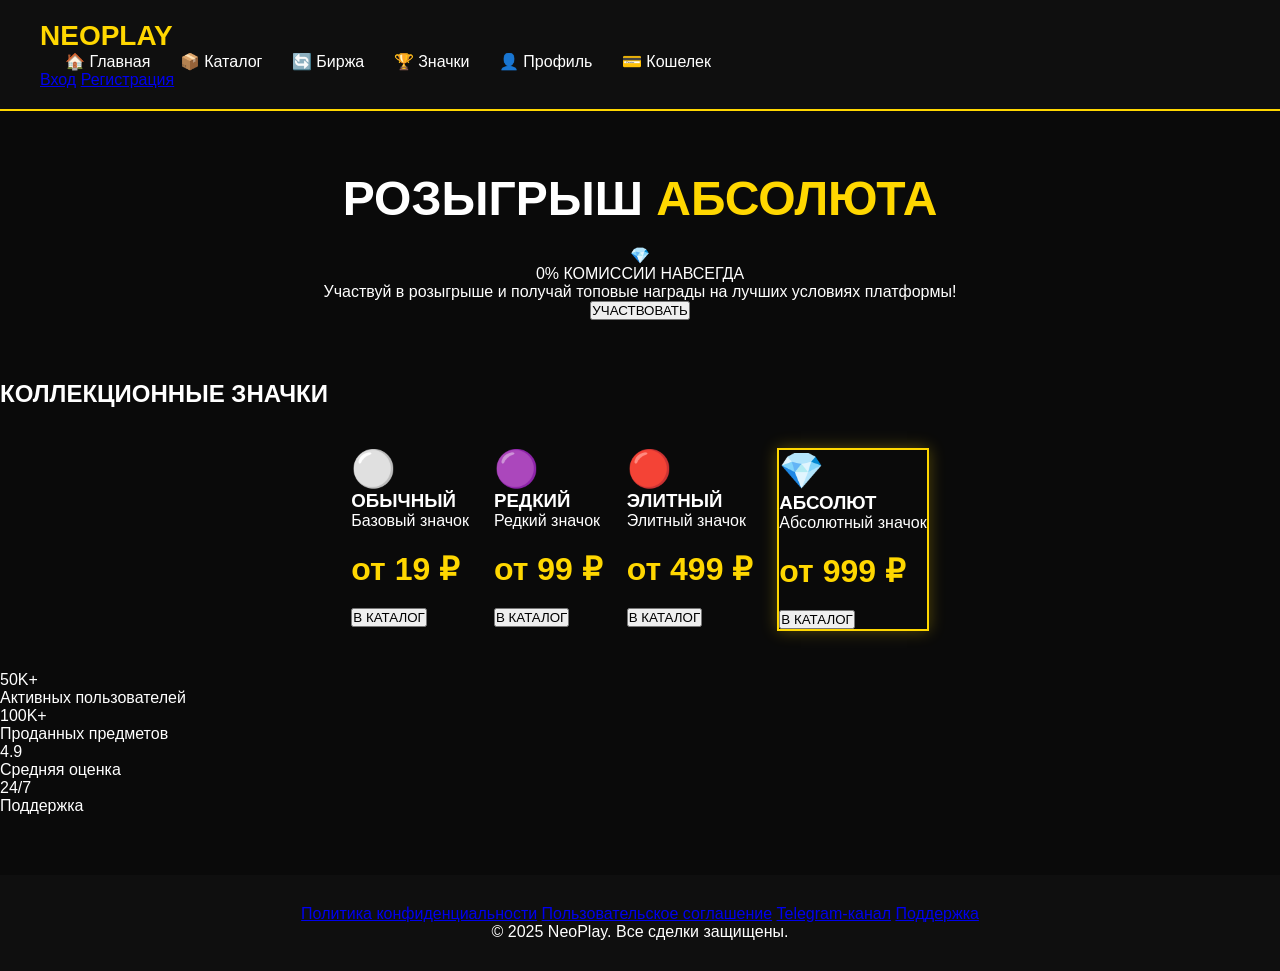
==== commit 894e701c: "Update index.html" ====
--- a/index.html
+++ b/index.html
@@ -5,325 +5,38 @@
     <meta name="viewport" content="width=device-width, initial-scale=1.0">
     <title>NeoPlay — Game Marketplace</title>
     <link href="https://fonts.googleapis.com/css2?family=Inter:opsz,wght@14..32,400;14..32,500;14..32,600;14..32,700;14..32,800&display=swap" rel="stylesheet">
-    <style>
-        * {
-            margin: 0;
-            padding: 0;
-            box-sizing: border-box;
-        }
-
-        body {
-            background: #0A0A0A;
-            font-family: 'Inter', sans-serif;
-            color: #FFFFFF;
-        }
-
-        .container {
-            max-width: 1200px;
-            margin: 0 auto;
-            padding: 0 20px;
-        }
-
-        /* Header */
-        header {
-            background: #0F0F0F;
-            border-bottom: 1px solid #1F1F1F;
-            padding: 16px 0;
-            position: sticky;
-            top: 0;
-            z-index: 100;
-        }
-
-        header .container {
-            display: flex;
-            justify-content: space-between;
-            align-items: center;
-            flex-wrap: wrap;
-            gap: 20px;
-        }
-
-        .logo {
-            font-size: 28px;
-            font-weight: 800;
-            letter-spacing: -0.5px;
-            color: #FFFFFF;
-        }
-
-        .logo .play {
-            color: #FFD700;
-        }
-
-        nav a {
-            color: #E0E0E0;
-            text-decoration: none;
-            margin: 0 15px;
-            transition: color 0.3s;
-            font-weight: 500;
-        }
-
-        nav a:hover {
-            color: #FFD700;
-        }
-
-        /* Hero */
-        .hero {
-            text-align: center;
-            padding: 60px 20px;
-            background: linear-gradient(135deg, #0A0A0A 0%, #1A1A2E 100%);
-        }
-
-        .hero h1 {
-            font-size: 48px;
-            letter-spacing: 2px;
-            margin-bottom: 15px;
-        }
-
-        .gold {
-            color: #FFD700;
-        }
-
-        .hero-sub {
-            font-size: 20px;
-            color: #FFD700;
-            letter-spacing: 1px;
-            margin-bottom: 15px;
-        }
-
-        .hero-text {
-            color: #AAAAAA;
-            margin-bottom: 30px;
-        }
-
-        .btn-large {
-            display: inline-block;
-            background: linear-gradient(90deg, #FFD700, #FFA500);
-            padding: 14px 50px;
-            border-radius: 40px;
-            color: #0A0A0A;
-            font-weight: 700;
-            text-decoration: none;
-            font-size: 18px;
-            transition: transform 0.3s;
-            border: none;
-            cursor: pointer;
-        }
-
-        .btn-large:hover {
-            transform: translateY(-2px);
-            box-shadow: 0 10px 25px rgba(255, 215, 0, 0.3);
-        }
-
-        /* Badges section */
-        .badges-section {
-            padding: 60px 0;
-        }
-
-        .section-title {
-            text-align: center;
-            font-size: 32px;
-            margin-bottom: 40px;
-        }
-
-        .badges-grid {
-            display: flex;
-            justify-content: center;
-            gap: 30px;
-            flex-wrap: wrap;
-        }
-
-        .badge-card {
-            background: #1A1A1A;
-            border-radius: 24px;
-            padding: 30px 25px;
-            text-align: center;
-            width: 220px;
-            border: 1px solid #2A2A2A;
-            transition: transform 0.3s;
-        }
-
-        .badge-card:hover {
-            transform: translateY(-5px);
-            border-color: #FFD700;
-        }
-
-        .badge-card.absolute {
-            border: 2px solid #FFD700;
-        }
-
-        .badge-icon {
-            font-size: 48px;
-            margin-bottom: 15px;
-        }
-
-        .badge-card h3 {
-            font-size: 18px;
-            margin-bottom: 8px;
-            color: #FFD700;
-        }
-
-        .badge-card p {
-            color: #AAAAAA;
-            font-size: 14px;
-            margin-bottom: 15px;
-        }
-
-        .badge-price {
-            color: #FFFFFF;
-            font-weight: 700;
-            margin-bottom: 15px;
-        }
-
-        .btn-small {
-            background: transparent;
-            border: 1px solid #FFD700;
-            color: #FFD700;
-            padding: 8px 20px;
-            border-radius: 30px;
-            cursor: pointer;
-            font-weight: 600;
-            transition: all 0.3s;
-        }
-
-        .btn-small:hover {
-            background: #FFD700;
-            color: #0A0A0A;
-        }
-
-        /* Auth card (вход/регистрация) */
-        .auth-card {
-            background: #1A1A1A;
-            border-radius: 24px;
-            padding: 30px;
-            max-width: 400px;
-            margin: 40px auto;
-            border: 1px solid #2A2A2A;
-            text-align: center;
-        }
-
-        .auth-card h3 {
-            color: #FFD700;
-            margin-bottom: 20px;
-        }
-
-        .auth-card input {
-            width: 100%;
-            padding: 12px;
-            margin-bottom: 12px;
-            background: #0F0F0F;
-            border: 1px solid #2A2A2A;
-            border-radius: 12px;
-            color: white;
-        }
-
-        .auth-card button {
-            width: 100%;
-            margin-top: 5px;
-        }
-
-        .profile-info {
-            background: #1A1A1A;
-            border-radius: 24px;
-            padding: 20px;
-            margin: 40px auto;
-            max-width: 400px;
-            text-align: center;
-            border: 1px solid #2A2A2A;
-        }
-
-        .profile-info .owner {
-            color: #FFD700;
-            font-weight: bold;
-        }
-
-        .logout-btn {
-            background: #FF4444;
-            border: none;
-            margin-top: 15px;
-        }
-
-        /* Stats */
-        .stats {
-            background: #0F0F0F;
-            padding: 50px 0;
-            border-top: 1px solid #1F1F1F;
-            border-bottom: 1px solid #1F1F1F;
-        }
-
-        .stats-grid {
-            display: flex;
-            justify-content: space-around;
-            flex-wrap: wrap;
-            gap: 40px;
-            text-align: center;
-        }
-
-        .stat-number {
-            font-size: 48px;
-            font-weight: 800;
-            color: #FFD700;
-        }
-
-        .stat-label {
-            color: #AAAAAA;
-        }
-
-        /* Footer */
-        footer {
-            background: #0F0F0F;
-            padding: 40px 0;
-            text-align: center;
-        }
-
-        .footer-links {
-            display: flex;
-            justify-content: center;
-            gap: 30px;
-            flex-wrap: wrap;
-            margin-bottom: 20px;
-        }
-
-        .footer-links a {
-            color: #AAAAAA;
-            text-decoration: none;
-        }
-
-        .footer-links a:hover {
-            color: #FFD700;
-        }
-
-        .footer-copy {
-            color: #666666;
-            font-size: 14px;
-        }
-
-        @media (max-width: 768px) {
-            .hero h1 { font-size: 32px; }
-            .badge-card { width: 180px; }
-        }
-    </style>
+    <link rel="stylesheet" href="style.css">
 </head>
 <body>
     <header>
         <div class="container">
-            <div class="logo">NEO<span class="play">PLAY</span></div>
+            <div class="logo" onclick="location.href='index.html'">NEO<span class="play">PLAY</span></div>
             <nav>
-                <a href="#">Главная</a>
-                <a href="#">Каталог</a>
-                <a href="#">Биржа</a>
-                <a href="#">Значки</a>
-                <a href="#">Профиль</a>
-                <a href="#">Кошелек</a>
+                <a href="index.html">🏠 Главная</a>
+                <a href="catalog.html">📦 Каталог</a>
+                <a href="exchange.html">🔄 Биржа</a>
+                <a href="badges.html">🏆 Значки</a>
+                <a href="profile.html">👤 Профиль</a>
+                <a href="wallet.html">💳 Кошелек</a>
             </nav>
+            <div class="auth-links">
+                <a href="login.html" id="loginLink">Вход</a>
+                <a href="register.html" id="registerLink">Регистрация</a>
+                <span id="userBalance" class="balance" style="display:none;">0 ₽</span>
+            </div>
         </div>
     </header>
 
     <main>
         <!-- Розыгрыш -->
         <section class="hero">
-            <h1>РОЗЫГРЫШ <span class="gold">АБСОЛЮТА</span></h1>
-            <div class="hero-sub">0% КОМИССИИ НАВСЕГДА</div>
-            <p class="hero-text">Участвуй в розыгрыше и получай топовые награды на лучших условиях платформы!</p>
-            <button class="btn-large" id="giveawayBtn">УЧАСТВОВАТЬ</button>
+            <div class="container">
+                <h1>РОЗЫГРЫШ <span class="gold">АБСОЛЮТА</span></h1>
+                <div class="hero-badge">💎</div>
+                <div class="hero-sub">0% КОМИССИИ НАВСЕГДА</div>
+                <p class="hero-text">Участвуй в розыгрыше и получай топовые награды на лучших условиях платформы!</p>
+                <button class="btn-glow" id="giveawayBtn">УЧАСТВОВАТЬ</button>
+            </div>
         </section>
 
         <!-- Значки -->
@@ -331,40 +44,37 @@
             <div class="container">
                 <h2 class="section-title">КОЛЛЕКЦИОННЫЕ ЗНАЧКИ</h2>
                 <div class="badges-grid">
-                    <div class="badge-card">
+                    <div class="badge-card" data-badge="common">
                         <div class="badge-icon">⚪</div>
                         <h3>ОБЫЧНЫЙ</h3>
                         <p>Базовый значок</p>
-                        <div class="badge-price">от 19 ₽</div>
-                        <button class="btn-small">ПЕРЕЙТИ В КАТАЛОГ</button>
+                        <div class="price">от 19 ₽</div>
+                        <button class="btn-outline" onclick="location.href='catalog.html'">В КАТАЛОГ</button>
                     </div>
-                    <div class="badge-card">
+                    <div class="badge-card" data-badge="rare">
                         <div class="badge-icon">🟣</div>
                         <h3>РЕДКИЙ</h3>
                         <p>Редкий значок</p>
-                        <div class="badge-price">от 99 ₽</div>
-                        <button class="btn-small">ПЕРЕЙТИ В КАТАЛОГ</button>
+                        <div class="price">от 99 ₽</div>
+                        <button class="btn-outline" onclick="location.href='catalog.html'">В КАТАЛОГ</button>
                     </div>
-                    <div class="badge-card">
+                    <div class="badge-card" data-badge="elite">
                         <div class="badge-icon">🔴</div>
                         <h3>ЭЛИТНЫЙ</h3>
                         <p>Элитный значок</p>
-                        <div class="badge-price">от 499 ₽</div>
-                        <button class="btn-small">ПЕРЕЙТИ В КАТАЛОГ</button>
+                        <div class="price">от 499 ₽</div>
+                        <button class="btn-outline" onclick="location.href='catalog.html'">В КАТАЛОГ</button>
                     </div>
-                    <div class="badge-card absolute">
+                    <div class="badge-card absolute" data-badge="absolute">
                         <div class="badge-icon">💎</div>
                         <h3>АБСОЛЮТ</h3>
                         <p>Абсолютный значок</p>
-                        <div class="badge-price">от 999 ₽</div>
-                        <button class="btn-small">ПЕРЕЙТИ В КАТАЛОГ</button>
+                        <div class="price">от 999 ₽</div>
+                        <button class="btn-outline" onclick="location.href='catalog.html'">В КАТАЛОГ</button>
                     </div>
                 </div>
             </div>
         </section>
-
-        <!-- Блок входа / регистрации или профиль -->
-        <div class="container" id="authBlock"></div>
 
         <!-- Статистика -->
         <section class="stats">
@@ -394,77 +104,62 @@
     <footer>
         <div class="container">
             <div class="footer-links">
-                <a href="#">Политика конфиденциальности</a>
-                <a href="#">Пользовательское соглашение</a>
-                <a href="#">Telegram-канал</a>
-                <a href="#">Поддержка</a>
+                <a href="policy.html">Политика конфиденциальности</a>
+                <a href="offer.html">Пользовательское соглашение</a>
+                <a href="https://t.me/neo_play_news" target="_blank">Telegram-канал</a>
+                <a href="support.html">Поддержка</a>
             </div>
             <div class="footer-copy">© 2025 NeoPlay. Все сделки защищены.</div>
         </div>
     </footer>
 
+    <script src="script.js"></script>
     <script>
-        // Рендер блока входа/профиля
-        function renderAuthBlock() {
-            const container = document.getElementById('authBlock');
-            const currentUser = JSON.parse(localStorage.getItem('neoPlay_currentUser'));
+        // Обновление интерфейса при загрузке
+        function updateUI() {
+            const user = JSON.parse(localStorage.getItem('neoPlay_currentUser'));
+            const loginLink = document.getElementById('loginLink');
+            const registerLink = document.getElementById('registerLink');
+            const userBalance = document.getElementById('userBalance');
             
-            if (!currentUser) {
-                container.innerHTML = `
-                    <div class="auth-card">
-                        <h3>🔐 Вход</h3>
-                        <form id="loginForm">
-                            <input type="text" id="loginPhone" placeholder="Номер телефона" required>
-                            <input type="password" id="loginPassword" placeholder="Пароль" required>
-                            <button type="submit" class="btn-small" style="width:100%;">Войти</button>
-                        </form>
-                        <p style="margin-top:15px;">Нет аккаунта? <a href="register.html" style="color:#FFD700;">Зарегистрироваться</a></p>
-                    </div>
-                `;
-                
-                document.getElementById('loginForm')?.addEventListener('submit', (e) => {
-                    e.preventDefault();
-                    const phone = document.getElementById('loginPhone').value;
-                    const password = document.getElementById('loginPassword').value;
-                    const users = JSON.parse(localStorage.getItem('neoPlay_users')) || [];
-                    const user = users.find(u => u.phone === phone && u.password === password);
-                    if (!user) {
-                        alert('Неверный номер или пароль');
-                        return;
-                    }
-                    localStorage.setItem('neoPlay_currentUser', JSON.stringify(user));
-                    renderAuthBlock();
-                });
+            if (user) {
+                loginLink.style.display = 'none';
+                registerLink.style.display = 'none';
+                userBalance.style.display = 'inline-block';
+                userBalance.innerText = `${user.balance || 0} ₽`;
             } else {
-                container.innerHTML = `
-                    <div class="profile-info">
-                        <h3>👤 ${currentUser.username}</h3>
-                        ${currentUser.isOwner ? '<p class="owner">👑 Владелец</p>' : ''}
-                        <p>📞 ${currentUser.phone}</p>
-                        <p>💰 Баланс: ${currentUser.balance} ₽</p>
-                        <p>🏆 Сделок: ${currentUser.deals || 0}</p>
-                        <button id="logoutBtn" class="btn-small logout-btn" style="background:#FF4444; color:white;">ВЫЙТИ</button>
-                    </div>
-                `;
-                document.getElementById('logoutBtn')?.addEventListener('click', () => {
-                    localStorage.removeItem('neoPlay_currentUser');
-                    renderAuthBlock();
-                });
+                loginLink.style.display = 'inline-block';
+                registerLink.style.display = 'inline-block';
+                userBalance.style.display = 'none';
             }
         }
-
+        
         // Розыгрыш
         document.getElementById('giveawayBtn')?.addEventListener('click', () => {
-            const currentUser = JSON.parse(localStorage.getItem('neoPlay_currentUser'));
-            if (!currentUser) {
+            const user = JSON.parse(localStorage.getItem('neoPlay_currentUser'));
+            if (!user) {
                 alert('Войдите в профиль, чтобы купить билет за 100 ₽');
-                renderAuthBlock();
+                location.href = 'login.html';
                 return;
             }
-            alert('🎟 Билет на розыгрыш — 100 ₽. Следите за объявлением победителей в 20:00!');
+            if ((user.balance || 0) < 100) {
+                alert('Недостаточно средств. Пополните баланс в кошельке.');
+                location.href = 'wallet.html';
+                return;
+            }
+            user.balance -= 100;
+            localStorage.setItem('neoPlay_currentUser', JSON.stringify(user));
+            
+            // Сохраняем билет
+            const tickets = JSON.parse(localStorage.getItem('neoPlay_tickets')) || [];
+            tickets.push({ username: user.username, phone: user.phone, date: new Date().toISOString() });
+            localStorage.setItem('neoPlay_tickets', JSON.stringify(tickets));
+            
+            alert('✅ Билет куплен! Удачи в розыгрыше! Итоги в 20:00.');
+            updateUI();
         });
-
-        renderAuthBlock();
+        
+        updateUI();
     </script>
 </body>
 </html>
--- a/style.css
+++ b/style.css
@@ -0,0 +1,162 @@
+* {
+    margin: 0;
+    padding: 0;
+    box-sizing: border-box;
+}
+
+body {
+    background: #0a0a0a;
+    font-family: 'Segoe UI', Tahoma, Geneva, Verdana, sans-serif;
+    color: white;
+}
+
+header {
+    background: #0f0f0f;
+    padding: 20px 40px;
+    display: flex;
+    justify-content: space-between;
+    align-items: center;
+    border-bottom: 2px solid #ffd700;
+    flex-wrap: wrap;
+}
+
+.logo {
+    font-size: 28px;
+    font-weight: bold;
+    color: #ffd700;
+}
+
+.gold {
+    color: #ffd700;
+}
+
+nav a {
+    color: white;
+    text-decoration: none;
+    margin-left: 25px;
+    transition: color 0.3s;
+}
+
+nav a:hover {
+    color: #ffd700;
+}
+
+.hero, .giveaway {
+    text-align: center;
+    padding: 60px 20px;
+}
+
+.hero h1 {
+    font-size: 48px;
+    margin-bottom: 20px;
+}
+
+.btn {
+    background: #ffd700;
+    color: black;
+    padding: 14px 35px;
+    border-radius: 40px;
+    text-decoration: none;
+    font-weight: bold;
+    display: inline-block;
+    margin: 20px 0;
+    border: none;
+    cursor: pointer;
+    font-size: 16px;
+}
+
+.btn-small {
+    background: #ffd700;
+    color: black;
+    padding: 8px 20px;
+    border-radius: 30px;
+    font-weight: bold;
+    border: none;
+    cursor: pointer;
+    margin-top: 10px;
+}
+
+.giveaway {
+    background: #111;
+    max-width: 800px;
+    margin: 40px auto;
+    border-radius: 30px;
+    border: 1px solid #ffd700;
+}
+
+.price {
+    font-size: 32px;
+    margin: 20px 0;
+    font-weight: bold;
+    color: #ffd700;
+}
+
+.badges-grid, .catalog-grid, .exchange-grid {
+    display: flex;
+    justify-content: center;
+    gap: 25px;
+    flex-wrap: wrap;
+    padding: 40px 20px;
+}
+
+.badge, .product, .exchange-item {
+    background: #1a1a1a;
+    padding: 20px;
+    border-radius: 20px;
+    text-align: center;
+    width: 200px;
+    border: 1px solid #333;
+}
+
+.absolute {
+    border: 2px solid #ffd700;
+    box-shadow: 0 0 15px rgba(255, 215, 0, 0.3);
+}
+
+.badge-icon {
+    font-size: 36px;
+    display: block;
+}
+
+.page-title {
+    text-align: center;
+    margin: 40px 0 20px;
+    font-size: 36px;
+}
+
+.info {
+    text-align: center;
+    color: #aaa;
+    margin-bottom: 20px;
+}
+
+.profile-card {
+    background: #1a1a1a;
+    max-width: 500px;
+    margin: 40px auto;
+    padding: 30px;
+    border-radius: 20px;
+    text-align: center;
+}
+
+.profile-card p {
+    margin: 15px 0;
+    font-size: 18px;
+}
+
+footer {
+    background: #0f0f0f;
+    text-align: center;
+    padding: 30px;
+    margin-top: 60px;
+}
+
+@media (max-width: 700px) {
+    header {
+        flex-direction: column;
+        gap: 15px;
+    }
+    nav a {
+        margin: 0 15px;
+    }
+}
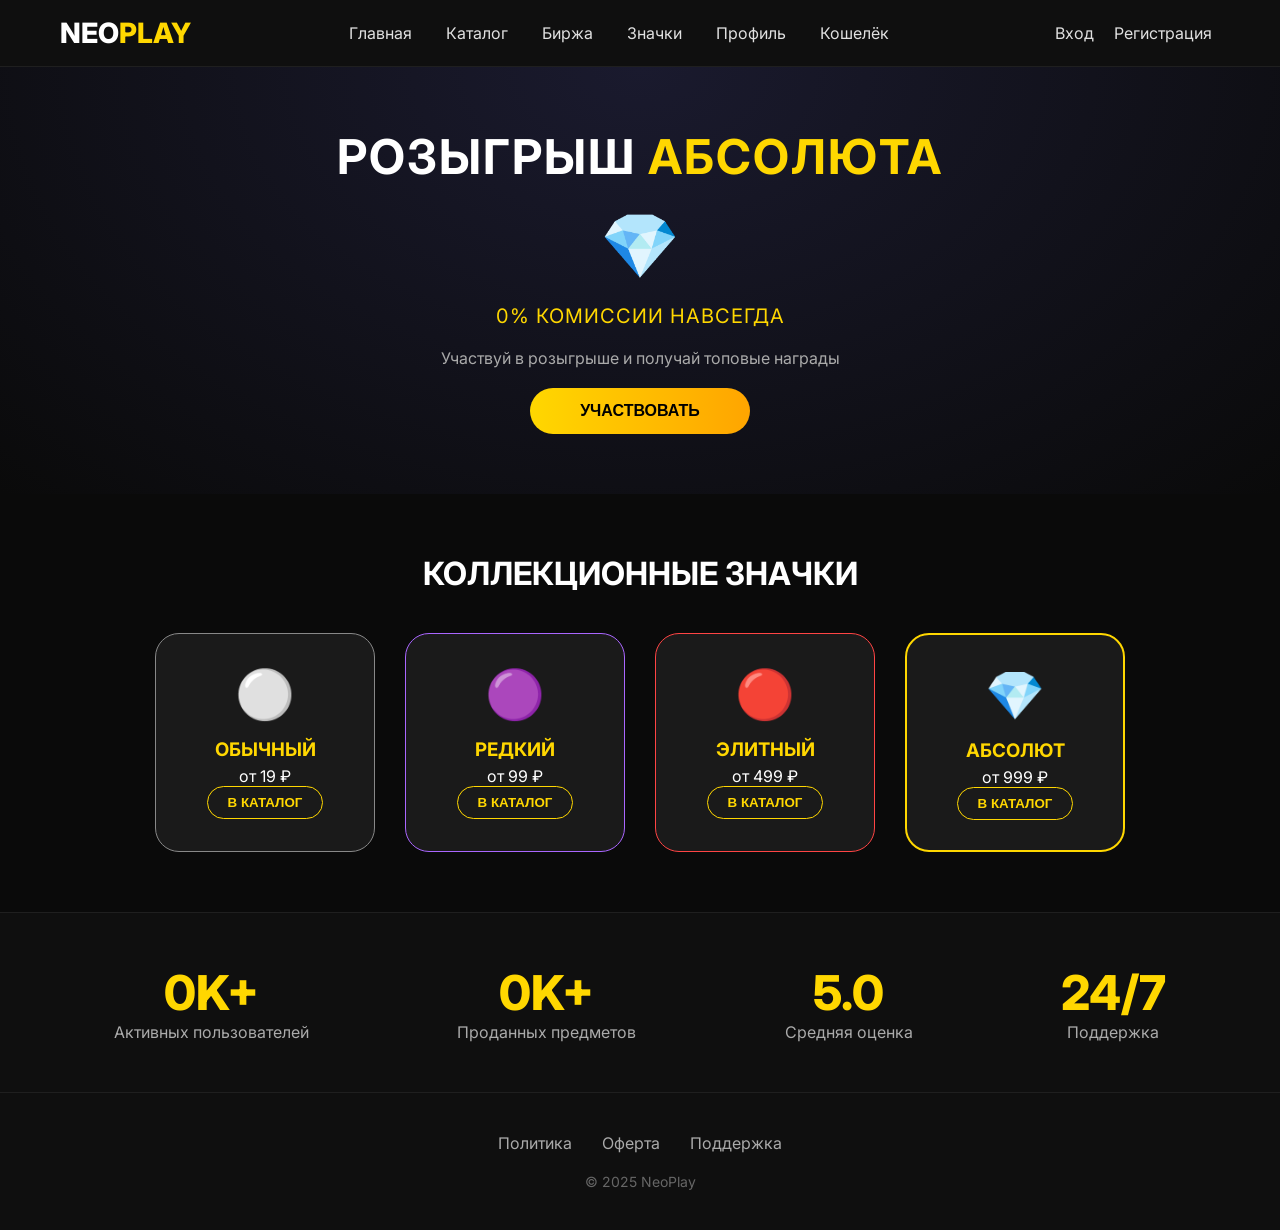
==== commit 490e5906: "Update index.html" ====
--- a/index.html
+++ b/index.html
@@ -2,9 +2,8 @@
 <html lang="ru">
 <head>
     <meta charset="UTF-8">
-    <meta name="viewport" content="width=device-width, initial-scale=1.0">
-    <title>NeoPlay — Game Marketplace</title>
-    <link href="https://fonts.googleapis.com/css2?family=Inter:opsz,wght@14..32,400;14..32,500;14..32,600;14..32,700;14..32,800&display=swap" rel="stylesheet">
+    <title>NeoPlay — игровой маркетплейс</title>
+    <link href="https://fonts.googleapis.com/css2?family=Inter:wght@400;500;600;700;800&display=swap" rel="stylesheet">
     <link rel="stylesheet" href="style.css">
 </head>
 <body>
@@ -12,12 +11,13 @@
         <div class="container">
             <div class="logo" onclick="location.href='index.html'">NEO<span class="play">PLAY</span></div>
             <nav>
-                <a href="index.html">🏠 Главная</a>
-                <a href="catalog.html">📦 Каталог</a>
-                <a href="exchange.html">🔄 Биржа</a>
-                <a href="badges.html">🏆 Значки</a>
-                <a href="profile.html">👤 Профиль</a>
-                <a href="wallet.html">💳 Кошелек</a>
+                <a href="index.html">Главная</a>
+                <a href="catalog.html">Каталог</a>
+                <a href="exchange.html">Биржа</a>
+                <a href="badges.html">Значки</a>
+                <a href="profile.html">Профиль</a>
+                <a href="wallet.html">Кошелёк</a>
+                <a href="admin.html" id="adminLink" style="display:none;">Админ</a>
             </nav>
             <div class="auth-links">
                 <a href="login.html" id="loginLink">Вход</a>
@@ -28,75 +28,26 @@
     </header>
 
     <main>
-        <!-- Розыгрыш -->
         <section class="hero">
             <div class="container">
                 <h1>РОЗЫГРЫШ <span class="gold">АБСОЛЮТА</span></h1>
                 <div class="hero-badge">💎</div>
                 <div class="hero-sub">0% КОМИССИИ НАВСЕГДА</div>
-                <p class="hero-text">Участвуй в розыгрыше и получай топовые награды на лучших условиях платформы!</p>
+                <p class="hero-text">Участвуй в розыгрыше и получай топовые награды</p>
                 <button class="btn-glow" id="giveawayBtn">УЧАСТВОВАТЬ</button>
             </div>
         </section>
 
-        <!-- Значки -->
         <section class="badges-section">
             <div class="container">
                 <h2 class="section-title">КОЛЛЕКЦИОННЫЕ ЗНАЧКИ</h2>
-                <div class="badges-grid">
-                    <div class="badge-card" data-badge="common">
-                        <div class="badge-icon">⚪</div>
-                        <h3>ОБЫЧНЫЙ</h3>
-                        <p>Базовый значок</p>
-                        <div class="price">от 19 ₽</div>
-                        <button class="btn-outline" onclick="location.href='catalog.html'">В КАТАЛОГ</button>
-                    </div>
-                    <div class="badge-card" data-badge="rare">
-                        <div class="badge-icon">🟣</div>
-                        <h3>РЕДКИЙ</h3>
-                        <p>Редкий значок</p>
-                        <div class="price">от 99 ₽</div>
-                        <button class="btn-outline" onclick="location.href='catalog.html'">В КАТАЛОГ</button>
-                    </div>
-                    <div class="badge-card" data-badge="elite">
-                        <div class="badge-icon">🔴</div>
-                        <h3>ЭЛИТНЫЙ</h3>
-                        <p>Элитный значок</p>
-                        <div class="price">от 499 ₽</div>
-                        <button class="btn-outline" onclick="location.href='catalog.html'">В КАТАЛОГ</button>
-                    </div>
-                    <div class="badge-card absolute" data-badge="absolute">
-                        <div class="badge-icon">💎</div>
-                        <h3>АБСОЛЮТ</h3>
-                        <p>Абсолютный значок</p>
-                        <div class="price">от 999 ₽</div>
-                        <button class="btn-outline" onclick="location.href='catalog.html'">В КАТАЛОГ</button>
-                    </div>
-                </div>
+                <div class="badges-grid" id="badgesGrid"></div>
             </div>
         </section>
 
-        <!-- Статистика -->
         <section class="stats">
             <div class="container">
-                <div class="stats-grid">
-                    <div class="stat-item">
-                        <div class="stat-number">50K+</div>
-                        <div class="stat-label">Активных пользователей</div>
-                    </div>
-                    <div class="stat-item">
-                        <div class="stat-number">100K+</div>
-                        <div class="stat-label">Проданных предметов</div>
-                    </div>
-                    <div class="stat-item">
-                        <div class="stat-number">4.9</div>
-                        <div class="stat-label">Средняя оценка</div>
-                    </div>
-                    <div class="stat-item">
-                        <div class="stat-number">24/7</div>
-                        <div class="stat-label">Поддержка</div>
-                    </div>
-                </div>
+                <div class="stats-grid" id="statsGrid"></div>
             </div>
         </section>
     </main>
@@ -104,61 +55,89 @@
     <footer>
         <div class="container">
             <div class="footer-links">
-                <a href="policy.html">Политика конфиденциальности</a>
-                <a href="offer.html">Пользовательское соглашение</a>
-                <a href="https://t.me/neo_play_news" target="_blank">Telegram-канал</a>
+                <a href="policy.html">Политика</a>
+                <a href="offer.html">Оферта</a>
                 <a href="support.html">Поддержка</a>
             </div>
-            <div class="footer-copy">© 2025 NeoPlay. Все сделки защищены.</div>
+            <div class="footer-copy">© 2025 NeoPlay</div>
         </div>
     </footer>
 
     <script src="script.js"></script>
     <script>
-        // Обновление интерфейса при загрузке
+        function renderBadges() {
+            const badges = [
+                { name: 'ОБЫЧНЫЙ', icon: '⚪', price: 19, color: '#888' },
+                { name: 'РЕДКИЙ', icon: '🟣', price: 99, color: '#AA66FF' },
+                { name: 'ЭЛИТНЫЙ', icon: '🔴', price: 499, color: '#FF4444' },
+                { name: 'АБСОЛЮТ', icon: '💎', price: 999, color: '#FFD700', absolute: true }
+            ];
+            const container = document.getElementById('badgesGrid');
+            container.innerHTML = badges.map(b => `
+                <div class="badge-card ${b.absolute ? 'absolute' : ''}" style="border-color:${b.color}">
+                    <div class="badge-icon">${b.icon}</div>
+                    <h3>${b.name}</h3>
+                    <p>от ${b.price} ₽</p>
+                    <button class="btn-outline" onclick="location.href='catalog.html'">В КАТАЛОГ</button>
+                </div>
+            `).join('');
+        }
+
+        function renderStats() {
+            const users = JSON.parse(localStorage.getItem('neoPlay_users')) || [];
+            const deals = JSON.parse(localStorage.getItem('neoPlay_deals')) || [];
+            const reviews = JSON.parse(localStorage.getItem('neoPlay_reviews')) || [];
+            const avgRating = reviews.length ? (reviews.reduce((a,b)=>a+b.rating,0)/reviews.length).toFixed(1) : '5.0';
+            
+            const stats = [
+                { number: users.length + 'K+', label: 'Активных пользователей' },
+                { number: deals.length + 'K+', label: 'Проданных предметов' },
+                { number: avgRating, label: 'Средняя оценка' },
+                { number: '24/7', label: 'Поддержка' }
+            ];
+            document.getElementById('statsGrid').innerHTML = stats.map(s => `
+                <div class="stat-item">
+                    <div class="stat-number">${s.number}</div>
+                    <div class="stat-label">${s.label}</div>
+                </div>
+            `).join('');
+        }
+
         function updateUI() {
             const user = JSON.parse(localStorage.getItem('neoPlay_currentUser'));
             const loginLink = document.getElementById('loginLink');
             const registerLink = document.getElementById('registerLink');
             const userBalance = document.getElementById('userBalance');
+            const adminLink = document.getElementById('adminLink');
             
             if (user) {
                 loginLink.style.display = 'none';
                 registerLink.style.display = 'none';
                 userBalance.style.display = 'inline-block';
                 userBalance.innerText = `${user.balance || 0} ₽`;
+                if (user.isOwner) adminLink.style.display = 'inline-block';
             } else {
                 loginLink.style.display = 'inline-block';
                 registerLink.style.display = 'inline-block';
                 userBalance.style.display = 'none';
             }
         }
-        
-        // Розыгрыш
+
         document.getElementById('giveawayBtn')?.addEventListener('click', () => {
             const user = JSON.parse(localStorage.getItem('neoPlay_currentUser'));
-            if (!user) {
-                alert('Войдите в профиль, чтобы купить билет за 100 ₽');
-                location.href = 'login.html';
-                return;
-            }
-            if ((user.balance || 0) < 100) {
-                alert('Недостаточно средств. Пополните баланс в кошельке.');
-                location.href = 'wallet.html';
-                return;
-            }
+            if (!user) { alert('Войдите в профиль'); location.href='login.html'; return; }
+            if ((user.balance||0) < 100) { alert('Недостаточно средств'); location.href='wallet.html'; return; }
             user.balance -= 100;
             localStorage.setItem('neoPlay_currentUser', JSON.stringify(user));
-            
-            // Сохраняем билет
             const tickets = JSON.parse(localStorage.getItem('neoPlay_tickets')) || [];
             tickets.push({ username: user.username, phone: user.phone, date: new Date().toISOString() });
             localStorage.setItem('neoPlay_tickets', JSON.stringify(tickets));
-            
-            alert('✅ Билет куплен! Удачи в розыгрыше! Итоги в 20:00.');
+            alert('Билет куплен! Итоги в 20:00');
             updateUI();
         });
-        
+
+        renderBadges();
+        renderStats();
         updateUI();
     </script>
 </body>
--- a/style.css
+++ b/style.css
@@ -5,158 +5,254 @@
 }
 
 body {
-    background: #0a0a0a;
-    font-family: 'Segoe UI', Tahoma, Geneva, Verdana, sans-serif;
-    color: white;
-}
-
+    background: #0A0A0A;
+    font-family: 'Inter', sans-serif;
+    color: #FFFFFF;
+}
+
+.container {
+    max-width: 1200px;
+    margin: 0 auto;
+    padding: 0 20px;
+}
+
+/* Header */
 header {
-    background: #0f0f0f;
-    padding: 20px 40px;
+    background: #0F0F0F;
+    border-bottom: 1px solid #1F1F1F;
+    padding: 16px 0;
+    position: sticky;
+    top: 0;
+    z-index: 100;
+}
+
+header .container {
     display: flex;
     justify-content: space-between;
     align-items: center;
-    border-bottom: 2px solid #ffd700;
-    flex-wrap: wrap;
+    flex-wrap: wrap;
+    gap: 20px;
 }
 
 .logo {
     font-size: 28px;
-    font-weight: bold;
-    color: #ffd700;
-}
-
-.gold {
-    color: #ffd700;
+    font-weight: 800;
+    cursor: pointer;
+}
+
+.logo .play {
+    color: #FFD700;
 }
 
 nav a {
-    color: white;
+    color: #E0E0E0;
     text-decoration: none;
-    margin-left: 25px;
+    margin: 0 15px;
     transition: color 0.3s;
 }
 
 nav a:hover {
-    color: #ffd700;
-}
-
-.hero, .giveaway {
+    color: #FFD700;
+}
+
+.auth-links a {
+    color: #E0E0E0;
+    text-decoration: none;
+    margin: 0 8px;
+}
+
+.auth-links a:hover {
+    color: #FFD700;
+}
+
+.balance {
+    background: #1A1A1A;
+    padding: 6px 16px;
+    border-radius: 30px;
+    color: #FFD700;
+    font-weight: 600;
+}
+
+/* Hero */
+.hero {
     text-align: center;
     padding: 60px 20px;
+    background: radial-gradient(ellipse at top, #1A1A2E, #0A0A0A);
 }
 
 .hero h1 {
     font-size: 48px;
-    margin-bottom: 20px;
-}
-
-.btn {
-    background: #ffd700;
-    color: black;
-    padding: 14px 35px;
+    letter-spacing: 2px;
+}
+
+.gold {
+    color: #FFD700;
+}
+
+.hero-badge {
+    font-size: 64px;
+    margin: 20px 0;
+    animation: pulse 2s infinite;
+}
+
+@keyframes pulse {
+    0% { transform: scale(1); opacity: 1; }
+    50% { transform: scale(1.1); opacity: 0.9; }
+    100% { transform: scale(1); opacity: 1; }
+}
+
+.hero-sub {
+    font-size: 20px;
+    color: #FFD700;
+    letter-spacing: 1px;
+}
+
+.hero-text {
+    color: #AAAAAA;
+    margin: 20px 0;
+}
+
+.btn-glow {
+    background: linear-gradient(90deg, #FFD700, #FFA500);
+    border: none;
+    padding: 14px 50px;
     border-radius: 40px;
-    text-decoration: none;
-    font-weight: bold;
-    display: inline-block;
-    margin: 20px 0;
-    border: none;
+    font-weight: 800;
+    font-size: 16px;
     cursor: pointer;
-    font-size: 16px;
-}
-
-.btn-small {
-    background: #ffd700;
-    color: black;
+    transition: all 0.3s;
+}
+
+.btn-glow:hover {
+    transform: translateY(-2px);
+    box-shadow: 0 10px 30px rgba(255, 215, 0, 0.4);
+}
+
+/* Badges */
+.badges-section {
+    padding: 60px 0;
+}
+
+.section-title {
+    text-align: center;
+    font-size: 32px;
+    margin-bottom: 40px;
+}
+
+.badges-grid {
+    display: flex;
+    justify-content: center;
+    gap: 30px;
+    flex-wrap: wrap;
+}
+
+.badge-card {
+    background: #1A1A1A;
+    border-radius: 24px;
+    padding: 30px 20px;
+    text-align: center;
+    width: 220px;
+    border: 1px solid #2A2A2A;
+    transition: all 0.3s;
+}
+
+.badge-card:hover {
+    transform: translateY(-5px);
+    border-color: #FFD700;
+}
+
+.absolute {
+    border: 2px solid #FFD700;
+}
+
+.badge-icon {
+    font-size: 48px;
+}
+
+.badge-card h3 {
+    color: #FFD700;
+    margin: 15px 0 5px;
+}
+
+.price {
+    font-weight: 700;
+    margin: 15px 0;
+}
+
+.btn-outline {
+    background: transparent;
+    border: 1px solid #FFD700;
+    color: #FFD700;
     padding: 8px 20px;
     border-radius: 30px;
-    font-weight: bold;
-    border: none;
     cursor: pointer;
-    margin-top: 10px;
-}
-
-.giveaway {
-    background: #111;
-    max-width: 800px;
-    margin: 40px auto;
-    border-radius: 30px;
-    border: 1px solid #ffd700;
-}
-
-.price {
-    font-size: 32px;
-    margin: 20px 0;
-    font-weight: bold;
-    color: #ffd700;
-}
-
-.badges-grid, .catalog-grid, .exchange-grid {
+    font-weight: 600;
+    transition: all 0.3s;
+}
+
+.btn-outline:hover {
+    background: #FFD700;
+    color: #0A0A0A;
+}
+
+/* Stats */
+.stats {
+    background: #0F0F0F;
+    padding: 50px 0;
+    border-top: 1px solid #1F1F1F;
+    border-bottom: 1px solid #1F1F1F;
+}
+
+.stats-grid {
+    display: flex;
+    justify-content: space-around;
+    flex-wrap: wrap;
+    gap: 40px;
+    text-align: center;
+}
+
+.stat-number {
+    font-size: 48px;
+    font-weight: 800;
+    color: #FFD700;
+}
+
+.stat-label {
+    color: #AAAAAA;
+}
+
+/* Footer */
+footer {
+    background: #0F0F0F;
+    padding: 40px 0;
+    text-align: center;
+}
+
+.footer-links {
     display: flex;
     justify-content: center;
-    gap: 25px;
-    flex-wrap: wrap;
-    padding: 40px 20px;
-}
-
-.badge, .product, .exchange-item {
-    background: #1a1a1a;
-    padding: 20px;
-    border-radius: 20px;
-    text-align: center;
-    width: 200px;
-    border: 1px solid #333;
-}
-
-.absolute {
-    border: 2px solid #ffd700;
-    box-shadow: 0 0 15px rgba(255, 215, 0, 0.3);
-}
-
-.badge-icon {
-    font-size: 36px;
-    display: block;
-}
-
-.page-title {
-    text-align: center;
-    margin: 40px 0 20px;
-    font-size: 36px;
-}
-
-.info {
-    text-align: center;
-    color: #aaa;
+    gap: 30px;
+    flex-wrap: wrap;
     margin-bottom: 20px;
 }
 
-.profile-card {
-    background: #1a1a1a;
-    max-width: 500px;
-    margin: 40px auto;
-    padding: 30px;
-    border-radius: 20px;
-    text-align: center;
-}
-
-.profile-card p {
-    margin: 15px 0;
-    font-size: 18px;
-}
-
-footer {
-    background: #0f0f0f;
-    text-align: center;
-    padding: 30px;
-    margin-top: 60px;
-}
-
-@media (max-width: 700px) {
-    header {
-        flex-direction: column;
-        gap: 15px;
-    }
-    nav a {
-        margin: 0 15px;
-    }
-}+.footer-links a {
+    color: #AAAAAA;
+    text-decoration: none;
+}
+
+.footer-links a:hover {
+    color: #FFD700;
+}
+
+.footer-copy {
+    color: #666666;
+    font-size: 14px;
+}
+
+/* Responsive */
+@media (max-width: 768px) {
+    .hero h1 { font-size: 32px; }
+    .badge-card { width: 180px; }
+    nav a { margin: 0 8px; font-size: 14px; }
+}
